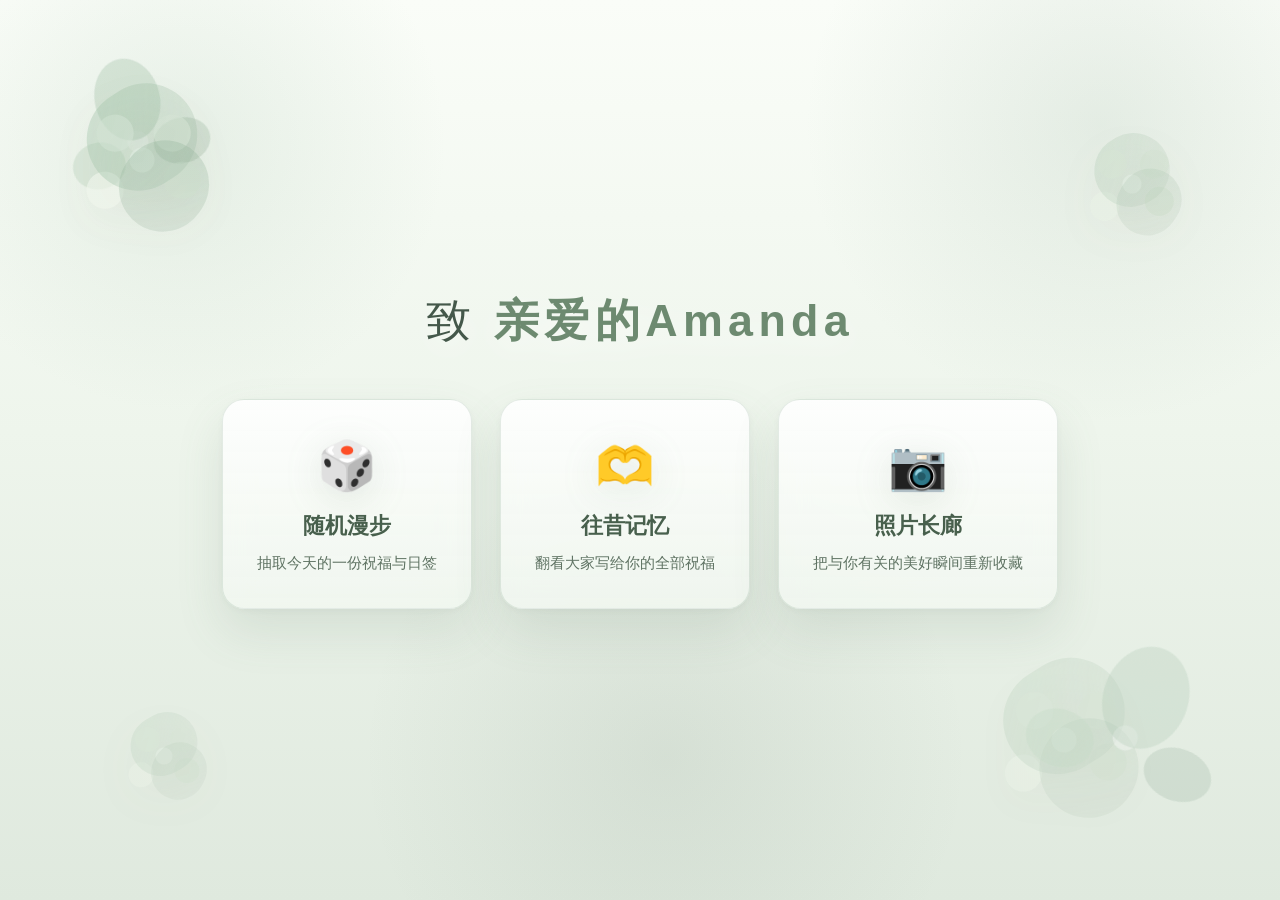
==== index.html @ f4e6185b "Refresh spring theme across the farewell site" ====
<!DOCTYPE html>
<html lang="zh-CN">
<head>
    <meta charset="UTF-8">
    <meta name="viewport" content="width=device-width, initial-scale=1.0">
    <title>致亲爱的Amanda</title>
    <link rel="stylesheet" href="css/style.css">
</head>
<body class="home-page">
    <div class="home-blooms" aria-hidden="true">
        <span class="bloom bloom-a"></span>
        <span class="bloom bloom-b"></span>
        <span class="bloom bloom-c"></span>
        <span class="bloom bloom-d"></span>
    </div>
    <div class="home-container">
        <h1 class="home-title">致 <span>亲爱的Amanda</span></h1>

        <div class="button-container">
            <a href="random-walk.html" class="bookmark-card">
                <span class="bookmark-icon">🎲</span>
                <div class="bookmark-title">随机漫步</div>
                <div class="bookmark-desc">抽取今天的一份祝福与日签</div>
            </a>

            <a href="memories.html" class="bookmark-card">
                <span class="bookmark-icon">🫶</span>
                <div class="bookmark-title">往昔记忆</div>
                <div class="bookmark-desc">翻看大家写给你的全部祝福</div>
            </a>

            <a href="gallery.html" class="bookmark-card">
                <span class="bookmark-icon">📷</span>
                <div class="bookmark-title">照片长廊</div>
                <div class="bookmark-desc">把与你有关的美好瞬间重新收藏</div>
            </a>
        </div>
    </div>
</body>
</html>
---- css/style.css ----
/* ==================== */
/* 基础样式 */
/* ==================== */
* {
    margin: 0;
    padding: 0;
    box-sizing: border-box;
}

:root {
    --sage-950: #33443a;
    --sage-900: #405247;
    --sage-800: #4d6256;
    --sage-700: #64806d;
    --sage-600: #7c9b85;
    --sage-500: #97b39d;
    --sage-300: #cfddd0;
    --sage-200: #e4eee3;
    --sage-100: #f0f6ef;
    --ivory-100: #fbfdf8;
    --ivory-200: #f4f8f1;
    --line-soft: rgba(125, 155, 133, 0.22);
    --shadow-soft: rgba(77, 98, 86, 0.12);
    --shadow-strong: rgba(58, 76, 64, 0.18);
}

body {
    font-family: -apple-system, BlinkMacSystemFont, "Segoe UI", "PingFang SC", "Hiragino Sans GB", "Microsoft YaHei", sans-serif;
    background-color: var(--ivory-100);
    color: var(--sage-900);
    min-height: 100vh;
    background-image: 
        radial-gradient(circle at 10% 16%, rgba(167, 194, 173, 0.18) 0%, transparent 22%),
        radial-gradient(circle at 88% 10%, rgba(183, 204, 186, 0.16) 0%, transparent 24%),
        radial-gradient(circle at 50% 100%, rgba(84, 106, 90, 0.08) 0%, transparent 34%),
        linear-gradient(180deg, #fcfefb 0%, #f1f7ef 54%, #e6efe3 100%);
    background-attachment: fixed;
}

body::before,
body::after {
    content: "";
    position: fixed;
    inset: auto;
    pointer-events: none;
    z-index: 0;
}

body::before {
    top: 32px;
    left: 18px;
    width: 180px;
    height: 180px;
    background:
        radial-gradient(ellipse at 34% 60%, rgba(192, 214, 194, 0.34) 0 22px, transparent 23px),
        radial-gradient(ellipse at 52% 34%, rgba(170, 196, 174, 0.28) 0 28px, transparent 29px),
        radial-gradient(ellipse at 72% 58%, rgba(138, 167, 145, 0.18) 0 22px, transparent 23px),
        radial-gradient(circle at 52% 52%, rgba(255, 255, 255, 0.48) 0 8px, transparent 9px);
    opacity: 0.82;
    transform: rotate(-16deg);
}

body::after {
    right: 22px;
    bottom: 28px;
    width: 220px;
    height: 220px;
    background:
        radial-gradient(ellipse at 28% 62%, rgba(203, 222, 205, 0.28) 0 24px, transparent 25px),
        radial-gradient(ellipse at 54% 34%, rgba(175, 199, 180, 0.24) 0 34px, transparent 35px),
        radial-gradient(ellipse at 74% 56%, rgba(140, 170, 147, 0.16) 0 24px, transparent 25px),
        radial-gradient(circle at 52% 50%, rgba(255, 255, 255, 0.42) 0 10px, transparent 11px);
    opacity: 0.76;
    transform: rotate(18deg);
}

body > * {
    position: relative;
    z-index: 1;
}

.home-page {
    background-image:
        radial-gradient(circle at 14% 16%, rgba(176, 202, 182, 0.24) 0%, transparent 20%),
        radial-gradient(circle at 86% 14%, rgba(142, 171, 150, 0.18) 0%, transparent 22%),
        radial-gradient(circle at 52% 84%, rgba(86, 107, 90, 0.1) 0%, transparent 30%),
        linear-gradient(180deg, #FAFDF8 0%, #EEF5EC 48%, #DFE9DE 100%);
}

.home-page::before {
    top: 18px;
    left: 12px;
    width: 240px;
    height: 240px;
    background:
        radial-gradient(ellipse at 34% 58%, rgba(190, 214, 192, 0.52) 0 26px, transparent 27px),
        radial-gradient(ellipse at 52% 34%, rgba(165, 194, 171, 0.46) 0 32px, transparent 33px),
        radial-gradient(ellipse at 70% 56%, rgba(143, 172, 150, 0.34) 0 28px, transparent 29px),
        radial-gradient(circle at 52% 52%, rgba(255, 255, 255, 0.52) 0 10px, transparent 11px);
    filter: blur(0.2px);
    transform: rotate(-14deg);
}

.home-page::after {
    right: 20px;
    bottom: 24px;
    width: 280px;
    height: 280px;
    background:
        radial-gradient(ellipse at 30% 58%, rgba(197, 220, 198, 0.46) 0 34px, transparent 35px),
        radial-gradient(ellipse at 54% 34%, rgba(172, 199, 178, 0.38) 0 42px, transparent 43px),
        radial-gradient(ellipse at 74% 56%, rgba(140, 169, 147, 0.28) 0 34px, transparent 35px),
        radial-gradient(circle at 52% 50%, rgba(255, 255, 255, 0.46) 0 12px, transparent 13px);
    filter: blur(0.2px);
    transform: rotate(20deg);
}

.home-blooms {
    position: fixed;
    inset: 0;
    pointer-events: none;
    z-index: 0;
}

.bloom {
    position: absolute;
    border-radius: 50%;
    opacity: 0.74;
    filter: drop-shadow(0 12px 24px rgba(133, 105, 83, 0.1));
}

.bloom::before,
.bloom::after {
    content: "";
    position: absolute;
    border-radius: 999px;
}

.bloom-a {
    top: 76px;
    left: 58px;
    width: 168px;
    height: 168px;
    background:
        radial-gradient(circle at 50% 50%, rgba(251, 255, 249, 0.92) 0 12px, transparent 13px),
        radial-gradient(circle at 34% 34%, rgba(238, 244, 235, 0.86) 0 18px, transparent 19px),
        radial-gradient(circle at 68% 34%, rgba(233, 241, 229, 0.86) 0 18px, transparent 19px),
        radial-gradient(circle at 74% 62%, rgba(225, 236, 221, 0.8) 0 18px, transparent 19px),
        radial-gradient(circle at 28% 68%, rgba(239, 245, 235, 0.82) 0 18px, transparent 19px);
}

.bloom-a::before {
    inset: 10px 28px 56px 28px;
    background:
        linear-gradient(135deg, rgba(162, 196, 169, 0.56) 0%, rgba(122, 159, 129, 0.22) 100%);
    transform: rotate(-32deg);
}

.bloom-a::after {
    inset: 64px 18px 12px 62px;
    background:
        linear-gradient(135deg, rgba(143, 178, 151, 0.46) 0%, rgba(96, 132, 105, 0.16) 100%);
    transform: rotate(34deg);
}

.bloom-b {
    right: 86px;
    top: 122px;
    width: 124px;
    height: 124px;
    opacity: 0.62;
    background:
        radial-gradient(circle at 50% 50%, rgba(247, 251, 245, 0.9) 0 9px, transparent 10px),
        radial-gradient(circle at 34% 34%, rgba(228, 237, 222, 0.8) 0 14px, transparent 15px),
        radial-gradient(circle at 68% 34%, rgba(219, 231, 214, 0.8) 0 14px, transparent 15px),
        radial-gradient(circle at 72% 64%, rgba(210, 225, 205, 0.76) 0 14px, transparent 15px),
        radial-gradient(circle at 28% 68%, rgba(233, 242, 229, 0.82) 0 14px, transparent 15px);
}

.bloom-b::before {
    inset: 12px 24px 40px 24px;
    background: linear-gradient(135deg, rgba(164, 197, 169, 0.44) 0%, rgba(111, 144, 117, 0.14) 100%);
    transform: rotate(-28deg);
}

.bloom-b::after {
    inset: 46px 14px 10px 48px;
    background: linear-gradient(135deg, rgba(151, 183, 157, 0.34) 0%, rgba(101, 132, 106, 0.12) 100%);
    transform: rotate(34deg);
}

.bloom-c {
    left: 112px;
    bottom: 92px;
    width: 104px;
    height: 104px;
    opacity: 0.5;
    background:
        radial-gradient(circle at 50% 50%, rgba(248, 252, 246, 0.88) 0 8px, transparent 9px),
        radial-gradient(circle at 34% 34%, rgba(228, 238, 223, 0.78) 0 12px, transparent 13px),
        radial-gradient(circle at 68% 34%, rgba(223, 234, 218, 0.78) 0 12px, transparent 13px),
        radial-gradient(circle at 72% 64%, rgba(212, 227, 207, 0.7) 0 12px, transparent 13px),
        radial-gradient(circle at 28% 68%, rgba(236, 243, 232, 0.76) 0 12px, transparent 13px);
}

.bloom-c::before {
    inset: 10px 18px 34px 18px;
    background: linear-gradient(135deg, rgba(165, 198, 171, 0.42) 0%, rgba(112, 144, 118, 0.14) 100%);
    transform: rotate(-30deg);
}

.bloom-c::after {
    inset: 38px 10px 8px 40px;
    background: linear-gradient(135deg, rgba(146, 177, 152, 0.28) 0%, rgba(100, 129, 105, 0.1) 100%);
    transform: rotate(28deg);
}

.bloom-d {
    right: 124px;
    bottom: 68px;
    width: 184px;
    height: 184px;
    opacity: 0.48;
    background:
        radial-gradient(circle at 50% 50%, rgba(248, 252, 246, 0.92) 0 12px, transparent 13px),
        radial-gradient(circle at 34% 34%, rgba(232, 239, 227, 0.82) 0 18px, transparent 19px),
        radial-gradient(circle at 68% 34%, rgba(225, 235, 220, 0.82) 0 18px, transparent 19px),
        radial-gradient(circle at 74% 62%, rgba(214, 227, 209, 0.76) 0 18px, transparent 19px),
        radial-gradient(circle at 28% 68%, rgba(236, 244, 232, 0.8) 0 18px, transparent 19px);
}

.bloom-d::before {
    inset: 14px 30px 62px 30px;
    background: linear-gradient(135deg, rgba(164, 197, 169, 0.46) 0%, rgba(112, 146, 119, 0.16) 100%);
    transform: rotate(-32deg);
}

.bloom-d::after {
    inset: 70px 18px 14px 68px;
    background: linear-gradient(135deg, rgba(145, 177, 151, 0.32) 0%, rgba(98, 128, 104, 0.12) 100%);
    transform: rotate(34deg);
}

html {
    scroll-behavior: smooth;
}

a {
    text-decoration: none;
    color: inherit;
}

/* ==================== */
/* 首页样式 */
/* ==================== */
.home-container {
    display: flex;
    flex-direction: column;
    align-items: center;
    justify-content: center;
    min-height: 100vh;
    padding: 48px 20px;
}

.home-title {
    font-size: 2.8rem;
    color: #44584a;
    margin-bottom: 48px;
    font-weight: 300;
    letter-spacing: 0.12em;
    text-align: center;
    text-shadow: 0 10px 30px rgba(255, 255, 255, 0.58);
}

.home-title span {
    font-weight: 600;
    color: #6d8a70;
}

/* 按钮容器 */
.button-container {
    display: flex;
    gap: 28px;
    flex-wrap: wrap;
    justify-content: center;
    max-width: 1080px;
}

/* 书签卡片按钮 */
.bookmark-card {
    background:
        linear-gradient(180deg, rgba(255, 255, 255, 0.88) 0%, rgba(241, 247, 240, 0.84) 100%);
    border: 1px solid rgba(139, 168, 145, 0.22);
    border-radius: 22px;
    padding: 38px 34px 32px;
    box-shadow: 
        0 22px 48px rgba(95, 121, 102, 0.14),
        0 2px 10px rgba(49, 63, 53, 0.04);
    cursor: pointer;
    transition: all 0.4s ease-out;
    text-align: center;
    min-width: 230px;
    max-width: 280px;
    backdrop-filter: blur(14px);
}

.bookmark-card:hover {
    transform: translateY(-8px);
    box-shadow: 
        0 18px 44px rgba(95, 121, 102, 0.2),
        0 4px 12px rgba(0, 0, 0, 0.08);
}

.bookmark-icon {
    font-size: 3rem;
    margin-bottom: 16px;
    display: block;
    filter: drop-shadow(0 8px 18px rgba(109, 138, 112, 0.16));
}

.bookmark-title {
    font-size: 1.4rem;
    color: #48604d;
    font-weight: 600;
    margin-bottom: 8px;
}

.bookmark-desc {
    font-size: 0.96rem;
    color: #5f7363;
    line-height: 1.8;
}

.final-section {
    width: min(1280px, calc(100% - 24px));
    margin: 0 auto 36px;
}

.section-intro {
    text-align: center;
    margin: 0 auto 28px;
    max-width: 760px;
}

.section-intro h2 {
    color: var(--sage-800);
    font-size: 2rem;
    font-weight: 400;
    margin-bottom: 12px;
}

.section-intro p:last-child {
    color: var(--sage-700);
    line-height: 1.85;
}

.final-home .home-container {
    min-height: 92vh;
}

.final-home .home-title {
    margin-bottom: 32px;
}

.final-home .random-walk-container,
.final-home .memories-container,
.final-home .gallery-page {
    min-height: auto;
    padding-left: 0;
    padding-right: 0;
}

.final-home .gallery-page,
.final-home .memories-container {
    max-width: none;
}

/* ==================== */
/* 随机漫步页面 */
/* ==================== */
.random-walk-container {
    display: flex;
    flex-direction: column;
    align-items: center;
    justify-content: center;
    min-height: 100vh;
    padding: 40px 20px;
}

/* 抽签按钮 */
.draw-button {
    background: linear-gradient(135deg, #7f9f88 0%, #496355 100%);
    color: #FFFFFF;
    border: none;
    border-radius: 50%;
    width: 180px;
    height: 180px;
    font-size: 1.3rem;
    cursor: pointer;
    box-shadow: 
        0 10px 34px rgba(73, 99, 85, 0.3),
        0 4px 12px rgba(0, 0, 0, 0.1);
    transition: all 0.4s ease-out;
    font-family: inherit;
    letter-spacing: 1px;
    display: flex;
    align-items: center;
    justify-content: center;
}

.draw-button:hover {
    transform: scale(1.08);
    box-shadow: 
        0 14px 42px rgba(73, 99, 85, 0.38),
        0 6px 16px rgba(0, 0, 0, 0.12);
}

.draw-button:active {
    transform: scale(0.95);
}

/* 卡片容器 */
.card-container {
    perspective: 1000px;
    display: none;
    flex-direction: column;
    align-items: center;
}

/* 结果卡片 */
.result-card {
    background: linear-gradient(180deg, rgba(255, 255, 255, 0.94) 0%, rgba(242, 248, 241, 0.92) 100%);
    border: 1px solid var(--line-soft);
    border-radius: 24px;
    padding: 30px;
    max-width: 450px;
    width: 100%;
    box-shadow: 
        0 12px 40px rgba(77, 98, 86, 0.14),
        0 4px 16px rgba(0, 0, 0, 0.08);
    transform: rotateY(90deg);
    opacity: 0;
    transition: all 0.8s ease-out;
}

.result-card.show {
    transform: rotateY(0deg);
    opacity: 1;
}

/* 照片 */
.result-photo {
    width: 100%;
    border-radius: 12px;
    margin-bottom: 20px;
    filter: blur(20px);
    transition: filter 1s ease-out;
}

.result-photo.clear {
    filter: blur(0);
}

/* 祝福语 */
.result-blessing {
    font-size: 1.1rem;
    line-height: 1.8;
    color: var(--sage-900);
    margin-bottom: 20px;
    min-height: 60px;
    white-space: pre-line;
}

/* 日签 */
.daily-quote {
    background: linear-gradient(135deg, rgba(151, 179, 157, 0.2) 0%, rgba(99, 127, 106, 0.12) 100%);
    border: 1px solid rgba(125, 155, 133, 0.16);
    border-radius: 12px;
    padding: 16px 20px;
    font-size: 0.95rem;
    color: var(--sage-800);
    font-style: normal;
    opacity: 0;
    transition: opacity 0.8s ease-out;
}

.daily-quote.show {
    opacity: 1;
}

/* 操作按钮区 */
.action-buttons {
    margin-top: 30px;
    display: flex;
    gap: 20px;
    flex-wrap: wrap;
    justify-content: center;
}

.action-btn {
    background: rgba(255, 255, 255, 0.6);
    border: 1px solid rgba(125, 155, 133, 0.3);
    color: var(--sage-800);
    padding: 12px 28px;
    border-radius: 30px;
    font-size: 1rem;
    cursor: pointer;
    transition: all 0.3s ease-out;
    font-family: inherit;
}

.action-btn:hover {
    background: var(--sage-700);
    color: #FFFFFF;
}

/* ==================== */
/* 往昔记忆页面 */
/* ==================== */
.memories-container {
    padding: 60px 20px;
    max-width: 1200px;
    margin: 0 auto;
}

.memories-header {
    text-align: center;
    margin-bottom: 50px;
}

.memories-title {
    font-size: 2.2rem;
    color: var(--sage-800);
    font-weight: 400;
    margin-bottom: 10px;
    letter-spacing: 2px;
}

.memories-subtitle {
    font-size: 1rem;
    color: var(--sage-700);
}

/* 返回按钮 */
.back-link {
    display: inline-block;
    margin-bottom: 30px;
    color: var(--sage-800);
    font-size: 0.95rem;
    transition: color 0.3s ease-out;
}

.back-link:hover {
    color: var(--sage-600);
}

.back-link::before {
    content: "← ";
}

/* 卡片瀑布流 */
.memories-grid {
    display: grid;
    grid-template-columns: repeat(auto-fill, minmax(300px, 1fr));
    gap: 30px;
}

/* 记忆卡片 */
.memory-card {
    background: linear-gradient(180deg, rgba(255, 255, 255, 0.94) 0%, rgba(242, 248, 241, 0.92) 100%);
    border: 1px solid var(--line-soft);
    border-radius: 18px;
    overflow: hidden;
    box-shadow: 
        0 10px 30px rgba(77, 98, 86, 0.1),
        0 2px 8px rgba(0, 0, 0, 0.05);
    transition: all 0.4s ease-out;
}

.memory-card:hover {
    transform: translateY(-6px) scale(1.02);
    box-shadow: 
        0 16px 44px rgba(77, 98, 86, 0.18),
        0 4px 12px rgba(0, 0, 0, 0.08);
}

.memory-photo {
    width: 100%;
    display: block;
    aspect-ratio: 4 / 3;
    object-fit: cover;
    background: linear-gradient(135deg, #edf4eb 0%, #dbe8d9 100%);
}

.memory-content {
    padding: 20px;
}

.memory-blessing {
    font-size: 1rem;
    line-height: 1.7;
    color: var(--sage-900);
    white-space: pre-line;
}

/* ==================== */
/* 照片长廊页面 */
/* ==================== */
.gallery-page {
    max-width: 1280px;
    margin: 0 auto;
    padding: 60px 20px 100px;
}

.gallery-header {
    text-align: center;
    margin-bottom: 40px;
}

.gallery-kicker,
.section-label {
    color: var(--sage-600);
    letter-spacing: 0.22em;
    text-transform: uppercase;
    font-size: 0.78rem;
    margin-bottom: 14px;
}

.gallery-title {
    color: var(--sage-800);
    font-size: 2.8rem;
    font-weight: 400;
    letter-spacing: 0.08em;
    margin-bottom: 0;
}

.gallery-subtitle {
    max-width: 760px;
    margin: 0 auto;
    color: var(--sage-700);
    line-height: 1.9;
    font-size: 1rem;
}

.gallery-section {
    background: linear-gradient(180deg, rgba(255, 255, 255, 0.82) 0%, rgba(241, 247, 240, 0.8) 100%);
    border: 1px solid rgba(125, 155, 133, 0.18);
    border-radius: 28px;
    box-shadow: 0 20px 50px rgba(77, 98, 86, 0.08);
    padding: 34px;
    margin-bottom: 32px;
}

.gallery-section-alt {
    background:
        linear-gradient(180deg, rgba(255, 255, 255, 0.88) 0%, rgba(234, 242, 233, 0.92) 100%);
}

.section-copy {
    margin-bottom: 28px;
}

.section-copy h2 {
    color: var(--sage-800);
    font-size: 1.9rem;
    font-weight: 400;
    margin-bottom: 12px;
}

.section-copy p:last-child {
    color: var(--sage-700);
    line-height: 1.85;
    max-width: 760px;
}

.heart-panel {
    display: flex;
    justify-content: center;
    padding: 6px 0 4px;
}

.heart-grid {
    display: grid;
    grid-template-columns: repeat(var(--heart-columns, 19), minmax(0, 1fr));
    grid-template-rows: repeat(var(--heart-rows, 14), minmax(0, 1fr));
    gap: 6px;
    width: min(100%, 900px);
    margin: 0 auto;
    justify-content: center;
}

.heart-cell,
.photo-tile {
    border: 0;
    padding: 0;
    cursor: pointer;
    position: relative;
    overflow: hidden;
    background: #dde9dc;
}

.heart-cell {
    aspect-ratio: 1 / 1;
    border-radius: 10px;
    box-shadow:
        0 8px 18px rgba(77, 98, 86, 0.12),
        0 2px 6px rgba(0, 0, 0, 0.04);
    transition: transform 0.35s ease, box-shadow 0.35s ease;
}

.heart-cell:hover,
.photo-tile:hover {
    transform: translateY(-4px) rotate(-1deg);
    box-shadow:
        0 16px 34px rgba(77, 98, 86, 0.2),
        0 4px 14px rgba(0, 0, 0, 0.08);
}

.heart-cell img,
.photo-tile img {
    width: 100%;
    display: block;
}

.heart-image {
    height: 100%;
    object-fit: cover;
}

.heart-cell::after,
.photo-tile::after {
    content: "";
    position: absolute;
    inset: 0;
    background: linear-gradient(180deg, transparent 35%, rgba(51, 68, 58, 0.18) 100%);
    opacity: 0;
    transition: opacity 0.3s ease;
}

.heart-cell:hover::after,
.photo-tile:hover::after {
    opacity: 1;
}

.photo-wall {
    column-count: 4;
    column-gap: 18px;
    min-height: 120px;
}

.photo-tile {
    display: block;
    width: 100%;
    margin-bottom: 18px;
    border-radius: 18px;
    background: rgba(255, 255, 255, 0.9);
    padding: 10px;
    box-shadow:
        0 10px 26px rgba(77, 98, 86, 0.12),
        0 2px 8px rgba(0, 0, 0, 0.05);
    transition: transform 0.35s ease, box-shadow 0.35s ease;
    break-inside: avoid;
}

.photo-tile-image {
    height: auto;
    object-fit: contain;
    border-radius: 12px;
}

.image-missing {
    background: linear-gradient(135deg, #edf4eb 0%, #dbe8d9 100%);
}

.image-missing::before {
    content: "照片加载失败";
    position: absolute;
    inset: 0;
    display: grid;
    place-items: center;
    color: var(--sage-800);
    font-size: 0.9rem;
    z-index: 1;
}

.image-missing img {
    opacity: 0;
}

.memories-sentinel {
    width: 100%;
    height: 1px;
}

.lightbox {
    position: fixed;
    inset: 0;
    background: rgba(32, 45, 37, 0.9);
    display: none;
    align-items: center;
    justify-content: center;
    padding: 24px;
    z-index: 1000;
}

.lightbox.open {
    display: flex;
}

.lightbox-stage {
    max-width: min(1000px, 78vw);
    max-height: 86vh;
    text-align: center;
}

.lightbox-image {
    max-width: 100%;
    max-height: 76vh;
    border-radius: 24px;
    box-shadow: 0 24px 60px rgba(0, 0, 0, 0.3);
}

.lightbox-caption {
    color: #eef5ed;
    margin-top: 16px;
    line-height: 1.7;
    font-size: 0.95rem;
}

.lightbox-close,
.lightbox-nav {
    position: absolute;
    border: 0;
    color: #f7fbf6;
    background: rgba(255, 255, 255, 0.14);
    cursor: pointer;
    transition: background 0.25s ease, transform 0.25s ease;
}

.lightbox-close:hover,
.lightbox-nav:hover {
    background: rgba(255, 255, 255, 0.2);
    transform: scale(1.05);
}

.lightbox-close {
    top: 24px;
    right: 24px;
    width: 48px;
    height: 48px;
    border-radius: 50%;
    font-size: 2rem;
    line-height: 1;
}

.lightbox-nav {
    top: 50%;
    transform: translateY(-50%);
    width: 54px;
    height: 54px;
    border-radius: 50%;
    font-size: 2.2rem;
    line-height: 1;
}

.lightbox-prev {
    left: 28px;
}

.lightbox-next {
    right: 28px;
}

/* ==================== */
/* 响应式设计 */
/* ==================== */
@media (max-width: 1024px) and (min-width: 768px) {
    .home-container,
    .random-walk-container {
        padding: 56px 28px;
    }

    .home-title {
        font-size: 2.2rem;
        margin-bottom: 48px;
    }

    .section-intro h2 {
        font-size: 1.8rem;
    }

    .button-container {
        gap: 24px;
    }

    .bookmark-card {
        min-width: 220px;
        padding: 34px 28px 28px;
    }

    .bloom-a {
        width: 140px;
        height: 140px;
        left: 30px;
        top: 70px;
    }

    .bloom-d {
        width: 152px;
        height: 152px;
        right: 50px;
        bottom: 54px;
    }

    .result-card {
        max-width: 620px;
        padding: 28px;
    }

    .result-blessing {
        font-size: 1.08rem;
        line-height: 1.9;
    }

    .daily-quote {
        font-size: 1rem;
    }

    .memories-container {
        padding: 56px 24px 80px;
    }

    .memories-grid {
        grid-template-columns: repeat(2, minmax(0, 1fr));
        gap: 22px;
    }

    .memory-content {
        padding: 18px;
    }

    .memory-blessing {
        font-size: 1rem;
        line-height: 1.8;
    }

    .gallery-page {
        padding: 48px 24px 88px;
    }

    .gallery-title {
        font-size: 2.4rem;
    }

    .gallery-subtitle {
        font-size: 1.05rem;
        line-height: 1.85;
    }

    .gallery-section {
        padding: 28px 24px;
    }

    .section-copy h2 {
        font-size: 1.7rem;
    }

    .section-copy p:last-child {
        font-size: 1rem;
    }

    .heart-grid {
        gap: 5px;
        width: min(100%, 720px);
    }

    .heart-cell {
        border-radius: 8px;
    }

    .photo-wall {
        column-count: 3;
        column-gap: 14px;
    }

    .lightbox-stage {
        max-width: min(760px, 78vw);
    }
}

@media (max-width: 767px) {
    .home-page::before,
    .home-page::after {
        opacity: 0.58;
    }

    .bloom-a {
        width: 98px;
        height: 98px;
        left: 14px;
        top: 86px;
    }

    .bloom-b {
        width: 82px;
        height: 82px;
        right: 18px;
        top: 112px;
    }

    .bloom-c {
        width: 72px;
        height: 72px;
        left: 12px;
        bottom: 86px;
    }

    .bloom-d {
        width: 112px;
        height: 112px;
        right: 18px;
        bottom: 54px;
    }

    .home-title {
        font-size: 1.9rem;
        margin-bottom: 36px;
        line-height: 1.4;
    }

    .final-section {
        width: calc(100% - 16px);
        margin-bottom: 22px;
    }

    .section-intro {
        margin-bottom: 20px;
        padding: 0 6px;
    }

    .section-intro h2 {
        font-size: 1.4rem;
        line-height: 1.35;
    }

    .section-intro p:last-child {
        font-size: 0.96rem;
        line-height: 1.8;
    }

    .button-container {
        flex-direction: column;
        gap: 16px;
    }

    .bookmark-card {
        padding: 24px 22px;
        min-width: 0;
        width: min(100%, 320px);
    }

    .bookmark-desc {
        font-size: 0.94rem;
        line-height: 1.75;
    }

    .draw-button {
        width: 132px;
        height: 132px;
        font-size: 1rem;
    }

    .result-card {
        padding: 18px;
        border-radius: 18px;
    }

    .result-blessing {
        font-size: 1rem;
        line-height: 1.9;
        min-height: 0;
    }

    .daily-quote {
        font-size: 0.95rem;
        line-height: 1.7;
    }

    .memories-grid {
        grid-template-columns: 1fr;
        gap: 18px;
    }

    .memories-title {
        font-size: 1.6rem;
    }

    .memories-subtitle,
    .memory-blessing {
        font-size: 0.98rem;
        line-height: 1.8;
    }

    .gallery-page {
        padding: 36px 14px 72px;
    }

    .gallery-title {
        font-size: 2rem;
        line-height: 1.2;
        letter-spacing: 0.04em;
    }

    .gallery-subtitle {
        font-size: 0.98rem;
        line-height: 1.8;
    }

    .gallery-section {
        padding: 20px 14px;
        border-radius: 20px;
        margin-bottom: 20px;
    }

    .section-copy h2 {
        font-size: 1.35rem;
        line-height: 1.35;
    }

    .section-copy p:last-child {
        font-size: 0.96rem;
        line-height: 1.8;
    }

    .heart-grid {
        width: 100%;
        gap: 3px;
    }

    .heart-cell {
        border-radius: 5px;
    }

    .photo-wall {
        column-count: 2;
        column-gap: 10px;
    }

    .photo-tile {
        padding: 8px;
        border-radius: 14px;
        margin-bottom: 10px;
    }

    .lightbox {
        padding: 18px 12px;
    }

    .lightbox-stage {
        max-width: 100%;
    }

    .lightbox-image {
        max-height: 62vh;
        border-radius: 16px;
    }

    .lightbox-caption {
        font-size: 0.9rem;
        line-height: 1.7;
    }

    .lightbox-close {
        top: 14px;
        right: 14px;
    }

    .lightbox-nav {
        width: 44px;
        height: 44px;
        font-size: 1.8rem;
        top: auto;
        bottom: 24px;
        transform: none;
    }

    .lightbox-prev {
        left: 24px;
    }

    .lightbox-next {
        right: 24px;
    }
}

/* ==================== */
/* 动画 */
/* ==================== */
@keyframes fadeIn {
    from { opacity: 0; transform: translateY(20px); }
    to { opacity: 1; transform: translateY(0); }
}

.fade-in {
    animation: fadeIn 0.6s ease-out forwards;
}
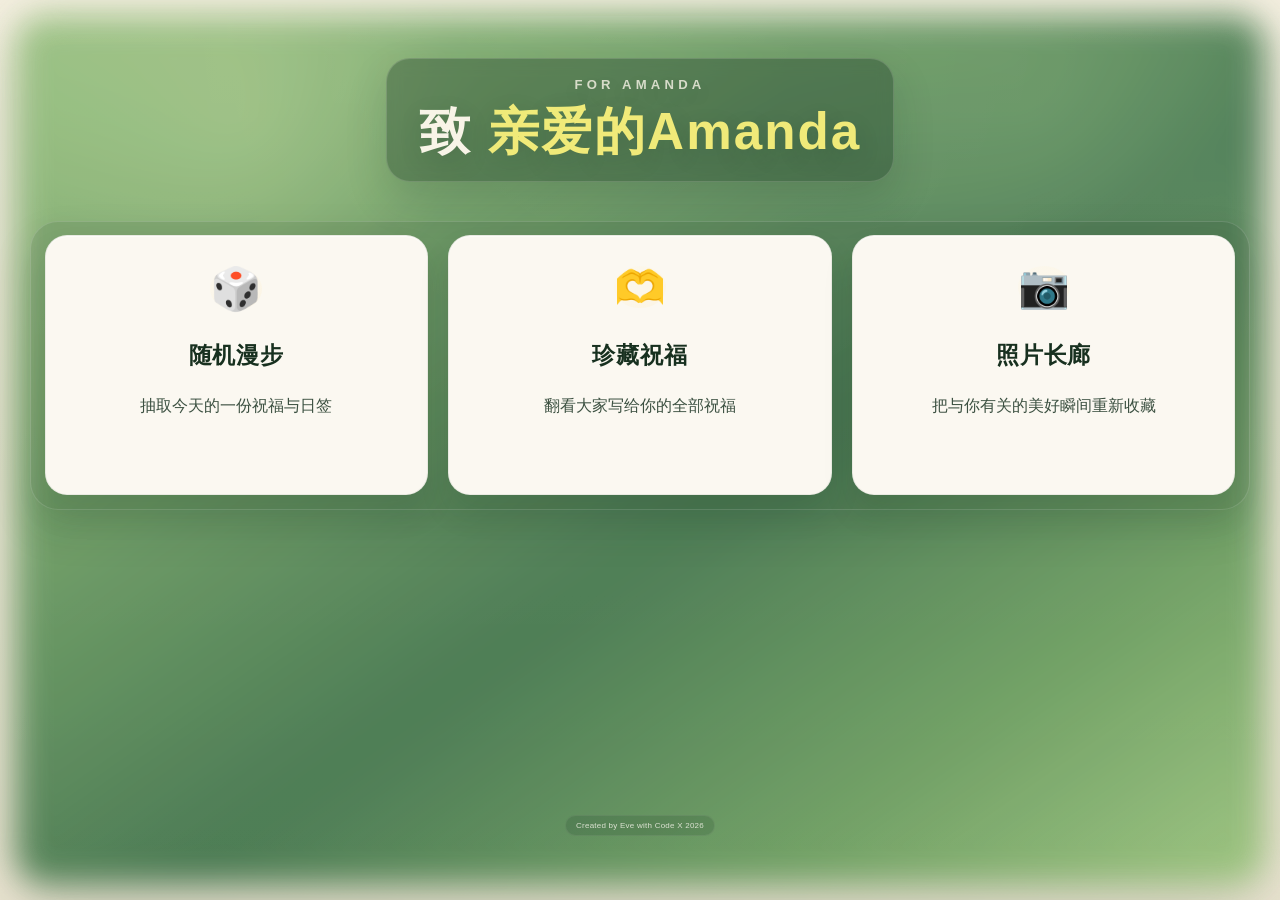
==== commit 1ac37ca6: "Refine homepage styling and labels" ====
--- a/index.html
+++ b/index.html
@@ -7,6 +7,11 @@
     <link rel="stylesheet" href="css/style.css">
 </head>
 <body class="home-page">
+    <div class="page-botanical home-botanical" aria-hidden="true">
+        <span class="sprig sprig-left"></span>
+        <span class="sprig sprig-right"></span>
+        <span class="sprig sprig-bottom"></span>
+    </div>
     <div class="home-blooms" aria-hidden="true">
         <span class="bloom bloom-a"></span>
         <span class="bloom bloom-b"></span>
@@ -25,7 +30,7 @@
 
             <a href="memories.html" class="bookmark-card">
                 <span class="bookmark-icon">🫶</span>
-                <div class="bookmark-title">往昔记忆</div>
+                <div class="bookmark-title">珍藏祝福</div>
                 <div class="bookmark-desc">翻看大家写给你的全部祝福</div>
             </a>
 
@@ -35,6 +40,8 @@
                 <div class="bookmark-desc">把与你有关的美好瞬间重新收藏</div>
             </a>
         </div>
+
+        <div class="home-credit">Created by Eve with Code X 2026</div>
     </div>
 </body>
 </html>
--- a/css/style.css
+++ b/css/style.css
@@ -8,32 +8,29 @@
 }
 
 :root {
-    --sage-950: #33443a;
-    --sage-900: #405247;
-    --sage-800: #4d6256;
-    --sage-700: #64806d;
-    --sage-600: #7c9b85;
-    --sage-500: #97b39d;
-    --sage-300: #cfddd0;
-    --sage-200: #e4eee3;
-    --sage-100: #f0f6ef;
-    --ivory-100: #fbfdf8;
-    --ivory-200: #f4f8f1;
-    --line-soft: rgba(125, 155, 133, 0.22);
-    --shadow-soft: rgba(77, 98, 86, 0.12);
-    --shadow-strong: rgba(58, 76, 64, 0.18);
+    --green-950: #173722;
+    --green-900: #214d2e;
+    --green-800: #2b6b3b;
+    --green-700: #4f975c;
+    --green-500: #84be7b;
+    --mist-100: #eef8ef;
+    --mist-200: #d9f0db;
+    --glow-yellow: #eef15d;
+    --glow-white: rgba(255, 255, 255, 0.94);
+    --line-soft: rgba(226, 248, 224, 0.18);
+    --shadow-soft: rgba(18, 45, 22, 0.2);
+    --shadow-strong: rgba(10, 28, 14, 0.34);
 }
 
 body {
-    font-family: -apple-system, BlinkMacSystemFont, "Segoe UI", "PingFang SC", "Hiragino Sans GB", "Microsoft YaHei", sans-serif;
-    background-color: var(--ivory-100);
-    color: var(--sage-900);
+    font-family: "Songti SC", "STSong", "Noto Serif SC", "Source Han Serif SC", "SimSun", serif;
+    background-color: #d8edd7;
+    color: var(--glow-white);
     min-height: 100vh;
-    background-image: 
-        radial-gradient(circle at 10% 16%, rgba(167, 194, 173, 0.18) 0%, transparent 22%),
-        radial-gradient(circle at 88% 10%, rgba(183, 204, 186, 0.16) 0%, transparent 24%),
-        radial-gradient(circle at 50% 100%, rgba(84, 106, 90, 0.08) 0%, transparent 34%),
-        linear-gradient(180deg, #fcfefb 0%, #f1f7ef 54%, #e6efe3 100%);
+    background-image:
+        linear-gradient(135deg, rgba(234, 255, 238, 0.24) 0%, rgba(234, 255, 238, 0) 34%),
+        radial-gradient(circle at 20% 18%, rgba(222, 249, 227, 0.42) 0%, transparent 18%),
+        linear-gradient(125deg, #98d291 0%, #5ea968 18%, #2d7a3c 36%, #7bc17a 54%, #bce0ba 72%, #2e7d41 100%);
     background-attachment: fixed;
 }
 
@@ -41,37 +38,33 @@
 body::after {
     content: "";
     position: fixed;
-    inset: auto;
     pointer-events: none;
     z-index: 0;
 }
 
 body::before {
-    top: 32px;
-    left: 18px;
-    width: 180px;
-    height: 180px;
-    background:
-        radial-gradient(ellipse at 34% 60%, rgba(192, 214, 194, 0.34) 0 22px, transparent 23px),
-        radial-gradient(ellipse at 52% 34%, rgba(170, 196, 174, 0.28) 0 28px, transparent 29px),
-        radial-gradient(ellipse at 72% 58%, rgba(138, 167, 145, 0.18) 0 22px, transparent 23px),
-        radial-gradient(circle at 52% 52%, rgba(255, 255, 255, 0.48) 0 8px, transparent 9px);
-    opacity: 0.82;
-    transform: rotate(-16deg);
+    inset: 18px;
+    border: 6px solid rgba(246, 255, 246, 0.76);
+    box-shadow:
+        0 0 0 1px rgba(255, 255, 255, 0.12),
+        0 24px 70px rgba(14, 34, 18, 0.18);
+    background:
+        radial-gradient(circle at 18% 16%, rgba(233, 255, 236, 0.36) 0%, transparent 18%),
+        radial-gradient(circle at 58% 32%, rgba(219, 248, 227, 0.28) 0%, transparent 16%),
+        linear-gradient(128deg, rgba(203, 235, 196, 0.96) 0%, rgba(98, 169, 93, 0.96) 18%, rgba(38, 110, 48, 0.98) 36%, rgba(122, 193, 123, 0.94) 54%, rgba(202, 231, 199, 0.92) 72%, rgba(43, 113, 56, 0.98) 100%);
+    border-radius: 18px;
+    overflow: hidden;
 }
 
 body::after {
-    right: 22px;
-    bottom: 28px;
-    width: 220px;
-    height: 220px;
-    background:
-        radial-gradient(ellipse at 28% 62%, rgba(203, 222, 205, 0.28) 0 24px, transparent 25px),
-        radial-gradient(ellipse at 54% 34%, rgba(175, 199, 180, 0.24) 0 34px, transparent 35px),
-        radial-gradient(ellipse at 74% 56%, rgba(140, 170, 147, 0.16) 0 24px, transparent 25px),
-        radial-gradient(circle at 52% 50%, rgba(255, 255, 255, 0.42) 0 10px, transparent 11px);
-    opacity: 0.76;
-    transform: rotate(18deg);
+    inset: 18px;
+    background:
+        repeating-linear-gradient(110deg, rgba(255, 255, 255, 0.08) 0 2px, transparent 2px 14px),
+        radial-gradient(circle at 20% 20%, rgba(255, 255, 255, 0.18) 0 1px, transparent 2px),
+        radial-gradient(circle at 64% 30%, rgba(255, 255, 255, 0.14) 0 1px, transparent 2px);
+    border-radius: 18px;
+    opacity: 0.34;
+    mix-blend-mode: screen;
 }
 
 body > * {
@@ -79,40 +72,123 @@
     z-index: 1;
 }
 
+.page-botanical {
+    position: fixed;
+    inset: 0;
+    pointer-events: none;
+    z-index: 0;
+}
+
+.sprig {
+    position: absolute;
+    opacity: 0.08;
+    filter: blur(1px);
+}
+
+.sprig::before,
+.sprig::after {
+    content: "";
+    position: absolute;
+}
+
+.sprig-left {
+    top: 92px;
+    left: 26px;
+    width: 176px;
+    height: 420px;
+}
+
+.sprig-left::before {
+    left: 74px;
+    top: 0;
+    width: 2px;
+    height: 100%;
+    background: linear-gradient(180deg, rgba(120, 151, 128, 0) 0%, rgba(120, 151, 128, 0.34) 18%, rgba(120, 151, 128, 0.24) 100%);
+    transform: rotate(-8deg);
+}
+
+.sprig-left::after {
+    inset: 38px 0 0 0;
+    background:
+        radial-gradient(ellipse at 56px 36px, rgba(188, 212, 191, 0.46) 0 20px, transparent 21px),
+        radial-gradient(ellipse at 102px 72px, rgba(163, 192, 170, 0.42) 0 18px, transparent 19px),
+        radial-gradient(ellipse at 42px 142px, rgba(205, 223, 205, 0.4) 0 18px, transparent 19px),
+        radial-gradient(ellipse at 116px 186px, rgba(150, 181, 158, 0.34) 0 18px, transparent 19px),
+        radial-gradient(ellipse at 52px 250px, rgba(192, 216, 196, 0.38) 0 20px, transparent 21px),
+        radial-gradient(ellipse at 108px 304px, rgba(150, 181, 158, 0.26) 0 16px, transparent 17px);
+}
+
+.sprig-right {
+    top: 116px;
+    right: 34px;
+    width: 188px;
+    height: 390px;
+}
+
+.sprig-right::before {
+    right: 78px;
+    top: 0;
+    width: 2px;
+    height: 100%;
+    background: linear-gradient(180deg, rgba(120, 151, 128, 0) 0%, rgba(120, 151, 128, 0.3) 18%, rgba(120, 151, 128, 0.2) 100%);
+    transform: rotate(10deg);
+}
+
+.sprig-right::after {
+    inset: 42px 0 0 0;
+    background:
+        radial-gradient(ellipse at 122px 32px, rgba(188, 212, 191, 0.42) 0 18px, transparent 19px),
+        radial-gradient(ellipse at 72px 86px, rgba(163, 192, 170, 0.36) 0 18px, transparent 19px),
+        radial-gradient(ellipse at 136px 146px, rgba(205, 223, 205, 0.34) 0 18px, transparent 19px),
+        radial-gradient(ellipse at 66px 214px, rgba(150, 181, 158, 0.28) 0 16px, transparent 17px),
+        radial-gradient(ellipse at 126px 278px, rgba(192, 216, 196, 0.32) 0 18px, transparent 19px);
+}
+
+.sprig-bottom {
+    left: 50%;
+    bottom: 22px;
+    width: 380px;
+    height: 116px;
+    transform: translateX(-50%);
+    opacity: 0.34;
+}
+
+.sprig-bottom::before {
+    left: 50%;
+    bottom: 0;
+    width: 240px;
+    height: 2px;
+    background: linear-gradient(90deg, rgba(120, 151, 128, 0) 0%, rgba(120, 151, 128, 0.24) 24%, rgba(120, 151, 128, 0.24) 76%, rgba(120, 151, 128, 0) 100%);
+    transform: translateX(-50%);
+}
+
+.sprig-bottom::after {
+    inset: 0;
+    background:
+        radial-gradient(ellipse at 28% 62%, rgba(193, 216, 196, 0.34) 0 16px, transparent 17px),
+        radial-gradient(ellipse at 40% 30%, rgba(167, 194, 173, 0.28) 0 14px, transparent 15px),
+        radial-gradient(ellipse at 50% 56%, rgba(221, 233, 221, 0.28) 0 16px, transparent 17px),
+        radial-gradient(ellipse at 62% 24%, rgba(150, 181, 158, 0.22) 0 14px, transparent 15px),
+        radial-gradient(ellipse at 74% 62%, rgba(193, 216, 196, 0.28) 0 16px, transparent 17px);
+}
+
 .home-page {
     background-image:
-        radial-gradient(circle at 14% 16%, rgba(176, 202, 182, 0.24) 0%, transparent 20%),
-        radial-gradient(circle at 86% 14%, rgba(142, 171, 150, 0.18) 0%, transparent 22%),
-        radial-gradient(circle at 52% 84%, rgba(86, 107, 90, 0.1) 0%, transparent 30%),
-        linear-gradient(180deg, #FAFDF8 0%, #EEF5EC 48%, #DFE9DE 100%);
+        linear-gradient(180deg, rgba(255, 255, 255, 0.04) 0%, rgba(255, 255, 255, 0.02) 100%);
 }
 
 .home-page::before {
-    top: 18px;
-    left: 12px;
-    width: 240px;
-    height: 240px;
-    background:
-        radial-gradient(ellipse at 34% 58%, rgba(190, 214, 192, 0.52) 0 26px, transparent 27px),
-        radial-gradient(ellipse at 52% 34%, rgba(165, 194, 171, 0.46) 0 32px, transparent 33px),
-        radial-gradient(ellipse at 70% 56%, rgba(143, 172, 150, 0.34) 0 28px, transparent 29px),
-        radial-gradient(circle at 52% 52%, rgba(255, 255, 255, 0.52) 0 10px, transparent 11px);
-    filter: blur(0.2px);
-    transform: rotate(-14deg);
+    background:
+        radial-gradient(circle at 18% 16%, rgba(233, 255, 236, 0.36) 0%, transparent 18%),
+        radial-gradient(circle at 58% 32%, rgba(219, 248, 227, 0.28) 0%, transparent 16%),
+        linear-gradient(128deg, rgba(203, 235, 196, 0.96) 0%, rgba(98, 169, 93, 0.96) 18%, rgba(38, 110, 48, 0.98) 36%, rgba(122, 193, 123, 0.94) 54%, rgba(202, 231, 199, 0.92) 72%, rgba(43, 113, 56, 0.98) 100%);
 }
 
 .home-page::after {
-    right: 20px;
-    bottom: 24px;
-    width: 280px;
-    height: 280px;
-    background:
-        radial-gradient(ellipse at 30% 58%, rgba(197, 220, 198, 0.46) 0 34px, transparent 35px),
-        radial-gradient(ellipse at 54% 34%, rgba(172, 199, 178, 0.38) 0 42px, transparent 43px),
-        radial-gradient(ellipse at 74% 56%, rgba(140, 169, 147, 0.28) 0 34px, transparent 35px),
-        radial-gradient(circle at 52% 50%, rgba(255, 255, 255, 0.46) 0 12px, transparent 13px);
-    filter: blur(0.2px);
-    transform: rotate(20deg);
+    background:
+        repeating-linear-gradient(110deg, rgba(255, 255, 255, 0.08) 0 2px, transparent 2px 14px),
+        radial-gradient(circle at 20% 20%, rgba(255, 255, 255, 0.18) 0 1px, transparent 2px),
+        radial-gradient(circle at 64% 30%, rgba(255, 255, 255, 0.14) 0 1px, transparent 2px);
 }
 
 .home-blooms {
@@ -125,8 +201,8 @@
 .bloom {
     position: absolute;
     border-radius: 50%;
-    opacity: 0.74;
-    filter: drop-shadow(0 12px 24px rgba(133, 105, 83, 0.1));
+    opacity: 0.82;
+    filter: blur(0);
 }
 
 .bloom::before,
@@ -259,76 +335,119 @@
     align-items: center;
     justify-content: center;
     min-height: 100vh;
-    padding: 48px 20px;
+    width: min(960px, calc(100% - 64px));
+    margin: 0 auto;
+    padding: 84px 0 64px;
+    position: relative;
+    text-align: center;
+}
+
+.home-container::before {
+    display: none;
 }
 
 .home-title {
-    font-size: 2.8rem;
-    color: #44584a;
-    margin-bottom: 48px;
-    font-weight: 300;
-    letter-spacing: 0.12em;
+    font-size: clamp(2.9rem, 5.6vw, 5.1rem);
+    color: var(--glow-white);
+    margin-bottom: 52px;
+    font-weight: 400;
+    letter-spacing: 0.08em;
     text-align: center;
-    text-shadow: 0 10px 30px rgba(255, 255, 255, 0.58);
+    text-indent: 0;
+    text-shadow:
+        0 0 20px rgba(255, 255, 255, 0.16),
+        0 0 40px rgba(238, 241, 93, 0.12);
+    position: relative;
+    max-width: none;
 }
 
 .home-title span {
-    font-weight: 600;
-    color: #6d8a70;
+    font-weight: 500;
+    color: var(--glow-yellow);
+}
+
+.home-title::before {
+    content: "春天终将来临";
+    display: block;
+    margin-bottom: 22px;
+    color: rgba(238, 241, 93, 0.86);
+    font-size: 0.86rem;
+    letter-spacing: 0.68em;
+    text-indent: 0.68em;
+    font-weight: 500;
 }
 
 /* 按钮容器 */
 .button-container {
     display: flex;
-    gap: 28px;
     flex-wrap: wrap;
     justify-content: center;
-    max-width: 1080px;
+    gap: 18px;
+    width: min(860px, 100%);
+    position: relative;
+    padding: 0;
+    background: transparent;
+    border-radius: 0;
+    box-shadow: none;
 }
 
 /* 书签卡片按钮 */
 .bookmark-card {
-    background:
-        linear-gradient(180deg, rgba(255, 255, 255, 0.88) 0%, rgba(241, 247, 240, 0.84) 100%);
-    border: 1px solid rgba(139, 168, 145, 0.22);
+    background: linear-gradient(180deg, rgba(255, 255, 255, 0.14) 0%, rgba(255, 255, 255, 0.06) 100%);
+    border: 1px solid rgba(241, 255, 232, 0.18);
     border-radius: 22px;
-    padding: 38px 34px 32px;
-    box-shadow: 
-        0 22px 48px rgba(95, 121, 102, 0.14),
-        0 2px 10px rgba(49, 63, 53, 0.04);
+    padding: 26px 22px 22px;
+    box-shadow:
+        0 16px 34px rgba(9, 28, 13, 0.22),
+        inset 0 0 0 1px rgba(255, 255, 255, 0.08);
     cursor: pointer;
     transition: all 0.4s ease-out;
     text-align: center;
-    min-width: 230px;
-    max-width: 280px;
-    backdrop-filter: blur(14px);
+    width: min(100%, 250px);
+    min-width: 220px;
+    position: relative;
+    overflow: hidden;
+    backdrop-filter: blur(6px);
 }
 
 .bookmark-card:hover {
-    transform: translateY(-8px);
-    box-shadow: 
-        0 18px 44px rgba(95, 121, 102, 0.2),
-        0 4px 12px rgba(0, 0, 0, 0.08);
+    transform: translateY(-6px) scale(1.02);
+    border-color: rgba(241, 255, 232, 0.26);
+    box-shadow:
+        0 20px 42px rgba(9, 28, 13, 0.28),
+        0 0 18px rgba(238, 241, 93, 0.08);
+}
+
+.bookmark-card::after {
+    content: "";
+    position: absolute;
+    inset: 0;
+    background: linear-gradient(135deg, rgba(255, 255, 255, 0.12) 0%, transparent 36%, rgba(238, 241, 93, 0.08) 100%);
+    pointer-events: none;
 }
 
 .bookmark-icon {
-    font-size: 3rem;
-    margin-bottom: 16px;
+    font-size: 2.6rem;
+    margin-bottom: 14px;
     display: block;
-    filter: drop-shadow(0 8px 18px rgba(109, 138, 112, 0.16));
+    opacity: 0.96;
+    text-align: center;
+    filter: drop-shadow(0 0 8px rgba(255, 255, 255, 0.14));
 }
 
 .bookmark-title {
-    font-size: 1.4rem;
-    color: #48604d;
-    font-weight: 600;
-    margin-bottom: 8px;
+    font-size: 1.38rem;
+    color: var(--glow-white);
+    font-weight: 500;
+    margin-bottom: 6px;
+    letter-spacing: 0.06em;
 }
 
 .bookmark-desc {
-    font-size: 0.96rem;
-    color: #5f7363;
-    line-height: 1.8;
+    font-size: 0.92rem;
+    color: rgba(247, 255, 245, 0.82);
+    line-height: 1.72;
+    max-width: none;
 }
 
 .final-section {
@@ -343,14 +462,14 @@
 }
 
 .section-intro h2 {
-    color: var(--sage-800);
+    color: var(--glow-white);
     font-size: 2rem;
     font-weight: 400;
     margin-bottom: 12px;
 }
 
 .section-intro p:last-child {
-    color: var(--sage-700);
+    color: rgba(247, 255, 245, 0.8);
     line-height: 1.85;
 }
 
@@ -384,12 +503,15 @@
     align-items: center;
     justify-content: center;
     min-height: 100vh;
-    padding: 40px 20px;
+    max-width: 1080px;
+    margin: 0 auto;
+    padding: 68px 20px 80px;
 }
 
 /* 抽签按钮 */
 .draw-button {
-    background: linear-gradient(135deg, #7f9f88 0%, #496355 100%);
+    background: linear-gradient(135deg, rgba(244, 255, 245, 0.2) 0%, rgba(171, 226, 161, 0.18) 100%);
+    border: 1px solid rgba(246, 255, 246, 0.18);
     color: #FFFFFF;
     border: none;
     border-radius: 50%;
@@ -398,7 +520,7 @@
     font-size: 1.3rem;
     cursor: pointer;
     box-shadow: 
-        0 10px 34px rgba(73, 99, 85, 0.3),
+        0 10px 34px rgba(10, 28, 14, 0.28),
         0 4px 12px rgba(0, 0, 0, 0.1);
     transition: all 0.4s ease-out;
     font-family: inherit;
@@ -406,17 +528,26 @@
     display: flex;
     align-items: center;
     justify-content: center;
+    position: relative;
 }
 
 .draw-button:hover {
     transform: scale(1.08);
     box-shadow: 
-        0 14px 42px rgba(73, 99, 85, 0.38),
+        0 14px 42px rgba(10, 28, 14, 0.38),
         0 6px 16px rgba(0, 0, 0, 0.12);
 }
 
 .draw-button:active {
     transform: scale(0.95);
+}
+
+.draw-button::after {
+    content: "";
+    position: absolute;
+    inset: 14px;
+    border-radius: 50%;
+    border: 1px solid rgba(255, 255, 255, 0.26);
 }
 
 /* 卡片容器 */
@@ -425,18 +556,19 @@
     display: none;
     flex-direction: column;
     align-items: center;
+    width: min(100%, 620px);
 }
 
 /* 结果卡片 */
 .result-card {
-    background: linear-gradient(180deg, rgba(255, 255, 255, 0.94) 0%, rgba(242, 248, 241, 0.92) 100%);
-    border: 1px solid var(--line-soft);
+    background: linear-gradient(180deg, rgba(243, 255, 244, 0.16) 0%, rgba(227, 255, 225, 0.1) 100%);
+    border: 1px solid rgba(246, 255, 246, 0.18);
     border-radius: 24px;
     padding: 30px;
     max-width: 450px;
     width: 100%;
     box-shadow: 
-        0 12px 40px rgba(77, 98, 86, 0.14),
+        0 12px 40px rgba(10, 28, 14, 0.24),
         0 4px 16px rgba(0, 0, 0, 0.08);
     transform: rotateY(90deg);
     opacity: 0;
@@ -465,7 +597,7 @@
 .result-blessing {
     font-size: 1.1rem;
     line-height: 1.8;
-    color: var(--sage-900);
+    color: var(--glow-white);
     margin-bottom: 20px;
     min-height: 60px;
     white-space: pre-line;
@@ -473,12 +605,12 @@
 
 /* 日签 */
 .daily-quote {
-    background: linear-gradient(135deg, rgba(151, 179, 157, 0.2) 0%, rgba(99, 127, 106, 0.12) 100%);
-    border: 1px solid rgba(125, 155, 133, 0.16);
+    background: linear-gradient(135deg, rgba(238, 241, 93, 0.92) 0%, rgba(255, 245, 137, 0.9) 100%);
+    border: 1px solid rgba(123, 118, 40, 0.14);
     border-radius: 12px;
     padding: 16px 20px;
     font-size: 0.95rem;
-    color: var(--sage-800);
+    color: #483c11;
     font-style: normal;
     opacity: 0;
     transition: opacity 0.8s ease-out;
@@ -498,9 +630,9 @@
 }
 
 .action-btn {
-    background: rgba(255, 255, 255, 0.6);
-    border: 1px solid rgba(125, 155, 133, 0.3);
-    color: var(--sage-800);
+    background: rgba(243, 255, 244, 0.12);
+    border: 1px solid rgba(246, 255, 246, 0.18);
+    color: var(--glow-white);
     padding: 12px 28px;
     border-radius: 30px;
     font-size: 1rem;
@@ -510,16 +642,16 @@
 }
 
 .action-btn:hover {
-    background: var(--sage-700);
-    color: #FFFFFF;
+    background: rgba(238, 241, 93, 0.88);
+    color: #27431f;
 }
 
 /* ==================== */
 /* 往昔记忆页面 */
 /* ==================== */
 .memories-container {
-    padding: 60px 20px;
-    max-width: 1200px;
+    padding: 68px 20px 96px;
+    max-width: 1120px;
     margin: 0 auto;
 }
 
@@ -530,7 +662,7 @@
 
 .memories-title {
     font-size: 2.2rem;
-    color: var(--sage-800);
+    color: var(--glow-white);
     font-weight: 400;
     margin-bottom: 10px;
     letter-spacing: 2px;
@@ -538,20 +670,20 @@
 
 .memories-subtitle {
     font-size: 1rem;
-    color: var(--sage-700);
+    color: rgba(247, 255, 245, 0.8);
 }
 
 /* 返回按钮 */
 .back-link {
     display: inline-block;
     margin-bottom: 30px;
-    color: var(--sage-800);
+    color: var(--glow-white);
     font-size: 0.95rem;
     transition: color 0.3s ease-out;
 }
 
 .back-link:hover {
-    color: var(--sage-600);
+    color: var(--glow-yellow);
 }
 
 .back-link::before {
@@ -561,18 +693,18 @@
 /* 卡片瀑布流 */
 .memories-grid {
     display: grid;
-    grid-template-columns: repeat(auto-fill, minmax(300px, 1fr));
-    gap: 30px;
+    grid-template-columns: repeat(auto-fill, minmax(320px, 1fr));
+    gap: 26px;
 }
 
 /* 记忆卡片 */
 .memory-card {
-    background: linear-gradient(180deg, rgba(255, 255, 255, 0.94) 0%, rgba(242, 248, 241, 0.92) 100%);
-    border: 1px solid var(--line-soft);
+    background: linear-gradient(180deg, rgba(243, 255, 244, 0.16) 0%, rgba(227, 255, 225, 0.1) 100%);
+    border: 1px solid rgba(246, 255, 246, 0.18);
     border-radius: 18px;
     overflow: hidden;
     box-shadow: 
-        0 10px 30px rgba(77, 98, 86, 0.1),
+        0 10px 30px rgba(10, 28, 14, 0.18),
         0 2px 8px rgba(0, 0, 0, 0.05);
     transition: all 0.4s ease-out;
 }
@@ -580,7 +712,7 @@
 .memory-card:hover {
     transform: translateY(-6px) scale(1.02);
     box-shadow: 
-        0 16px 44px rgba(77, 98, 86, 0.18),
+        0 16px 44px rgba(10, 28, 14, 0.28),
         0 4px 12px rgba(0, 0, 0, 0.08);
 }
 
@@ -589,17 +721,17 @@
     display: block;
     aspect-ratio: 4 / 3;
     object-fit: cover;
-    background: linear-gradient(135deg, #edf4eb 0%, #dbe8d9 100%);
+    background: linear-gradient(135deg, rgba(235, 255, 234, 0.3) 0%, rgba(161, 220, 146, 0.26) 100%);
 }
 
 .memory-content {
-    padding: 20px;
+    padding: 22px 22px 24px;
 }
 
 .memory-blessing {
     font-size: 1rem;
     line-height: 1.7;
-    color: var(--sage-900);
+    color: var(--glow-white);
     white-space: pre-line;
 }
 
@@ -607,19 +739,19 @@
 /* 照片长廊页面 */
 /* ==================== */
 .gallery-page {
-    max-width: 1280px;
+    max-width: 1120px;
     margin: 0 auto;
-    padding: 60px 20px 100px;
+    padding: 68px 20px 100px;
 }
 
 .gallery-header {
     text-align: center;
-    margin-bottom: 40px;
+    margin-bottom: 28px;
 }
 
 .gallery-kicker,
 .section-label {
-    color: var(--sage-600);
+    color: rgba(255, 248, 233, 0.76);
     letter-spacing: 0.22em;
     text-transform: uppercase;
     font-size: 0.78rem;
@@ -627,7 +759,7 @@
 }
 
 .gallery-title {
-    color: var(--sage-800);
+    color: var(--glow-white);
     font-size: 2.8rem;
     font-weight: 400;
     letter-spacing: 0.08em;
@@ -637,38 +769,38 @@
 .gallery-subtitle {
     max-width: 760px;
     margin: 0 auto;
-    color: var(--sage-700);
+    color: rgba(247, 255, 245, 0.8);
     line-height: 1.9;
     font-size: 1rem;
 }
 
 .gallery-section {
-    background: linear-gradient(180deg, rgba(255, 255, 255, 0.82) 0%, rgba(241, 247, 240, 0.8) 100%);
-    border: 1px solid rgba(125, 155, 133, 0.18);
+    background: linear-gradient(180deg, rgba(243, 255, 244, 0.14) 0%, rgba(227, 255, 225, 0.08) 100%);
+    border: 1px solid rgba(246, 255, 246, 0.16);
     border-radius: 28px;
-    box-shadow: 0 20px 50px rgba(77, 98, 86, 0.08);
-    padding: 34px;
-    margin-bottom: 32px;
+    box-shadow: 0 20px 50px rgba(10, 28, 14, 0.18);
+    padding: 28px 28px 30px;
+    margin-bottom: 24px;
 }
 
 .gallery-section-alt {
     background:
-        linear-gradient(180deg, rgba(255, 255, 255, 0.88) 0%, rgba(234, 242, 233, 0.92) 100%);
+        linear-gradient(180deg, rgba(243, 255, 244, 0.12) 0%, rgba(227, 255, 225, 0.06) 100%);
 }
 
 .section-copy {
-    margin-bottom: 28px;
+    margin-bottom: 22px;
 }
 
 .section-copy h2 {
-    color: var(--sage-800);
+    color: var(--glow-white);
     font-size: 1.9rem;
     font-weight: 400;
     margin-bottom: 12px;
 }
 
 .section-copy p:last-child {
-    color: var(--sage-700);
+    color: rgba(247, 255, 245, 0.8);
     line-height: 1.85;
     max-width: 760px;
 }
@@ -696,14 +828,14 @@
     cursor: pointer;
     position: relative;
     overflow: hidden;
-    background: #dde9dc;
+    background: rgba(232, 255, 231, 0.22);
 }
 
 .heart-cell {
     aspect-ratio: 1 / 1;
     border-radius: 10px;
     box-shadow:
-        0 8px 18px rgba(77, 98, 86, 0.12),
+        0 8px 18px rgba(10, 28, 14, 0.18),
         0 2px 6px rgba(0, 0, 0, 0.04);
     transition: transform 0.35s ease, box-shadow 0.35s ease;
 }
@@ -712,7 +844,7 @@
 .photo-tile:hover {
     transform: translateY(-4px) rotate(-1deg);
     box-shadow:
-        0 16px 34px rgba(77, 98, 86, 0.2),
+        0 16px 34px rgba(10, 28, 14, 0.28),
         0 4px 14px rgba(0, 0, 0, 0.08);
 }
 
@@ -732,7 +864,7 @@
     content: "";
     position: absolute;
     inset: 0;
-    background: linear-gradient(180deg, transparent 35%, rgba(51, 68, 58, 0.18) 100%);
+    background: linear-gradient(180deg, transparent 35%, rgba(14, 39, 18, 0.28) 100%);
     opacity: 0;
     transition: opacity 0.3s ease;
 }
@@ -753,10 +885,10 @@
     width: 100%;
     margin-bottom: 18px;
     border-radius: 18px;
-    background: rgba(255, 255, 255, 0.9);
+    background: rgba(243, 255, 244, 0.12);
     padding: 10px;
     box-shadow:
-        0 10px 26px rgba(77, 98, 86, 0.12),
+        0 10px 26px rgba(10, 28, 14, 0.18),
         0 2px 8px rgba(0, 0, 0, 0.05);
     transition: transform 0.35s ease, box-shadow 0.35s ease;
     break-inside: avoid;
@@ -769,7 +901,7 @@
 }
 
 .image-missing {
-    background: linear-gradient(135deg, #edf4eb 0%, #dbe8d9 100%);
+    background: linear-gradient(135deg, rgba(235, 255, 234, 0.3) 0%, rgba(161, 220, 146, 0.26) 100%);
 }
 
 .image-missing::before {
@@ -778,7 +910,7 @@
     inset: 0;
     display: grid;
     place-items: center;
-    color: var(--sage-800);
+    color: var(--glow-white);
     font-size: 0.9rem;
     z-index: 1;
 }
@@ -795,7 +927,7 @@
 .lightbox {
     position: fixed;
     inset: 0;
-    background: rgba(32, 45, 37, 0.9);
+    background: rgba(11, 31, 14, 0.84);
     display: none;
     align-items: center;
     justify-content: center;
@@ -808,7 +940,7 @@
 }
 
 .lightbox-stage {
-    max-width: min(1000px, 78vw);
+    max-width: min(1040px, 78vw);
     max-height: 86vh;
     text-align: center;
 }
@@ -821,7 +953,7 @@
 }
 
 .lightbox-caption {
-    color: #eef5ed;
+    color: rgba(247, 255, 245, 0.92);
     margin-top: 16px;
     line-height: 1.7;
     font-size: 0.95rem;
@@ -831,8 +963,8 @@
 .lightbox-nav {
     position: absolute;
     border: 0;
-    color: #f7fbf6;
-    background: rgba(255, 255, 255, 0.14);
+    color: rgba(247, 255, 245, 0.94);
+    background: rgba(255, 255, 255, 0.1);
     cursor: pointer;
     transition: background 0.25s ease, transform 0.25s ease;
 }
@@ -880,9 +1012,22 @@
         padding: 56px 28px;
     }
 
+    .home-container {
+        grid-template-columns: minmax(0, 1fr);
+        width: min(760px, calc(100% - 48px));
+        gap: 40px;
+        padding: 72px 0 56px;
+    }
+
+    .home-container::before {
+        display: none;
+    }
+
     .home-title {
-        font-size: 2.2rem;
-        margin-bottom: 48px;
+        margin-bottom: 44px;
+        max-width: none;
+        text-align: center;
+        text-indent: 0.14em;
     }
 
     .section-intro h2 {
@@ -890,12 +1035,13 @@
     }
 
     .button-container {
-        gap: 24px;
+        width: min(700px, 100%);
+        justify-self: center;
     }
 
     .bookmark-card {
-        min-width: 220px;
-        padding: 34px 28px 28px;
+        grid-template-columns: 52px minmax(0, 1fr) auto;
+        padding: 24px 0;
     }
 
     .bloom-a {
@@ -994,6 +1140,26 @@
         opacity: 0.58;
     }
 
+    .sprig-left,
+    .sprig-right {
+        opacity: 0.28;
+    }
+
+    .sprig-left {
+        left: -18px;
+        width: 120px;
+    }
+
+    .sprig-right {
+        right: -18px;
+        width: 120px;
+    }
+
+    .sprig-bottom {
+        width: 250px;
+        bottom: 18px;
+    }
+
     .bloom-a {
         width: 98px;
         height: 98px;
@@ -1023,9 +1189,20 @@
     }
 
     .home-title {
-        font-size: 1.9rem;
+        font-size: 2rem;
         margin-bottom: 36px;
-        line-height: 1.4;
+        line-height: 1.45;
+        letter-spacing: 0.12em;
+        text-align: center;
+        text-indent: 0.12em;
+        max-width: none;
+    }
+
+    .home-title::before {
+        font-size: 0.7rem;
+        letter-spacing: 0.28em;
+        text-indent: 0.28em;
+        margin-bottom: 14px;
     }
 
     .final-section {
@@ -1049,19 +1226,39 @@
     }
 
     .button-container {
-        flex-direction: column;
-        gap: 16px;
+        width: 100%;
+        justify-self: stretch;
+    }
+
+    .home-container {
+        grid-template-columns: 1fr;
+        width: min(100%, calc(100% - 28px));
+        gap: 22px;
+        padding: 68px 0 48px;
+    }
+
+    .home-container::before {
+        display: none;
     }
 
     .bookmark-card {
-        padding: 24px 22px;
-        min-width: 0;
-        width: min(100%, 320px);
+        grid-template-columns: 42px minmax(0, 1fr) auto;
+        padding: 20px 0;
+        width: 100%;
     }
 
     .bookmark-desc {
         font-size: 0.94rem;
         line-height: 1.75;
+    }
+
+    .bookmark-title {
+        font-size: 1.28rem;
+        line-height: 1.3;
+    }
+
+    .bookmark-icon {
+        font-size: 1.5rem;
     }
 
     .draw-button {
@@ -1194,6 +1391,401 @@
 }
 
 /* ==================== */
+/* studio.CBR Inspired Redesign */
+/* ==================== */
+
+body {
+    font-family: "Cormorant Garamond", "Noto Serif SC", "Songti SC", serif;
+    color: #173326;
+    background:
+        radial-gradient(circle at 18% 14%, rgba(255, 255, 255, 0.48) 0 8%, transparent 24%),
+        linear-gradient(180deg, #f7f3eb 0%, #efe6d8 100%);
+}
+
+body::before {
+    inset: 16px;
+    border-radius: 22px;
+    border: 1px solid rgba(38, 71, 48, 0.14);
+    background:
+        linear-gradient(180deg, rgba(255, 255, 255, 0.24) 0%, rgba(255, 255, 255, 0.08) 14%, transparent 14%),
+        linear-gradient(180deg, #f7f3eb 0%, #f0e8db 100%);
+    box-shadow:
+        0 18px 50px rgba(22, 43, 28, 0.08),
+        inset 0 0 0 1px rgba(255, 255, 255, 0.32);
+}
+
+body::after {
+    inset: 16px;
+    border-radius: 22px;
+    background:
+        linear-gradient(90deg, rgba(31, 58, 38, 0.04) 0 1px, transparent 1px 100%),
+        linear-gradient(180deg, rgba(31, 58, 38, 0.035) 0 1px, transparent 1px 100%);
+    background-size: 100% 100%, 100% 100%;
+    opacity: 0.3;
+    mix-blend-mode: multiply;
+}
+
+.page-botanical,
+.home-blooms,
+.sprig,
+.bloom {
+    display: none !important;
+}
+
+.home-page,
+.page-random,
+.page-memories,
+.page-gallery {
+    color: #173326;
+}
+
+.home-container,
+.random-walk-container,
+.memories-container,
+.gallery-page {
+    width: min(1180px, calc(100% - 72px));
+    min-height: calc(100vh - 32px);
+    margin: 16px auto;
+    padding-left: 0;
+    padding-right: 0;
+    position: relative;
+}
+
+.home-container {
+    display: flex;
+    flex-direction: column;
+    align-items: stretch;
+    justify-content: flex-start;
+    gap: 0;
+    padding-top: 64px;
+    padding-bottom: 26px;
+}
+
+.home-container::before {
+    display: none;
+}
+
+.home-title {
+    max-width: none;
+    margin: 0 0 30px;
+    color: #173326;
+    font-size: clamp(2.9rem, 5.2vw, 4.8rem);
+    font-weight: 600;
+    letter-spacing: 0.03em;
+    line-height: 1.04;
+    text-align: left;
+    text-indent: 0;
+    text-shadow: none;
+}
+
+.home-title::before {
+    content: "AMANDA FAREWELL GIFT";
+    display: block;
+    margin: 0 0 18px;
+    color: rgba(23, 51, 38, 0.52);
+    background: none;
+    padding: 0;
+    border-radius: 0;
+    font-family: "Avenir Next", "Helvetica Neue", sans-serif;
+    font-size: 0.78rem;
+    font-weight: 600;
+    letter-spacing: 0.28em;
+    text-transform: uppercase;
+    text-indent: 0;
+}
+
+.home-title span {
+    color: #173326;
+    font-weight: 700;
+}
+
+.button-container {
+    display: grid;
+    grid-template-columns: repeat(3, minmax(0, 1fr));
+    gap: 20px;
+    width: 100%;
+    justify-self: stretch;
+    padding: 0;
+    background: transparent;
+    box-shadow: none;
+}
+
+.bookmark-card {
+    width: 100%;
+    min-width: 0;
+    padding: 28px 22px 22px;
+    display: flex;
+    flex-direction: column;
+    align-items: flex-start;
+    gap: 10px;
+    text-align: left;
+    color: #173326;
+    background: rgba(255, 252, 246, 0.74);
+    border: 1px solid rgba(31, 58, 38, 0.12);
+    border-radius: 12px;
+    box-shadow:
+        0 10px 24px rgba(22, 43, 28, 0.05),
+        inset 0 0 0 1px rgba(255, 255, 255, 0.4);
+    backdrop-filter: blur(3px);
+}
+
+.bookmark-card::before,
+.bookmark-card::after {
+    display: none;
+}
+
+.bookmark-card:hover {
+    transform: translateY(-4px);
+    box-shadow:
+        0 16px 28px rgba(22, 43, 28, 0.08),
+        inset 0 0 0 1px rgba(23, 51, 38, 0.08);
+}
+
+.bookmark-icon {
+    width: 50px;
+    height: 50px;
+    margin: 0;
+    font-size: 1.45rem;
+    display: grid;
+    place-items: center;
+    border-radius: 14px;
+    background: #203f2a;
+    color: #f6f1e4;
+    opacity: 1;
+    text-align: center;
+    filter: none;
+}
+
+.bookmark-card .bookmark-icon {
+    justify-self: auto;
+    transform: none;
+}
+
+.bookmark-title {
+    margin: 2px 0 0;
+    color: #173326;
+    font-size: 1.28rem;
+    font-weight: 700;
+    letter-spacing: 0.02em;
+}
+
+.bookmark-desc {
+    color: rgba(23, 51, 38, 0.72);
+    font-family: "Avenir Next", "Helvetica Neue", "PingFang SC", sans-serif;
+    font-size: 0.92rem;
+    line-height: 1.7;
+}
+
+.home-credit {
+    margin-top: auto;
+    padding-top: 24px;
+    color: rgba(23, 51, 38, 0.54);
+    font-family: "Avenir Next", "Helvetica Neue", sans-serif;
+    font-size: 0.82rem;
+    letter-spacing: 0.12em;
+    text-transform: uppercase;
+}
+
+.random-walk-container,
+.memories-container,
+.gallery-page {
+    padding-top: 38px;
+    padding-bottom: 56px;
+}
+
+.back-link {
+    margin-bottom: 34px;
+    color: #173326;
+    font-family: "Avenir Next", "Helvetica Neue", sans-serif;
+    font-size: 0.92rem;
+    font-weight: 600;
+    letter-spacing: 0.06em;
+    text-transform: uppercase;
+}
+
+.back-link:hover {
+    color: #48674d;
+}
+
+.section-intro,
+.memories-header,
+.gallery-header {
+    margin: 0 0 30px;
+    text-align: left;
+    max-width: 820px;
+}
+
+.section-intro h2,
+.memories-title,
+.gallery-title {
+    color: #173326;
+    font-size: clamp(2.2rem, 4vw, 3.4rem);
+    font-weight: 700;
+    letter-spacing: 0.02em;
+    line-height: 1.05;
+}
+
+.memories-subtitle,
+.gallery-subtitle,
+.section-copy p:last-child {
+    color: rgba(23, 51, 38, 0.68);
+    font-family: "Avenir Next", "Helvetica Neue", "PingFang SC", sans-serif;
+}
+
+.draw-button {
+    background: #173326;
+    color: #f6f1e4;
+    box-shadow:
+        0 16px 30px rgba(22, 43, 28, 0.12),
+        inset 0 0 0 1px rgba(255, 255, 255, 0.12);
+}
+
+.draw-button::after {
+    display: none;
+}
+
+.result-card,
+.memory-card,
+.gallery-section,
+.gallery-section-alt {
+    background: rgba(255, 252, 246, 0.86);
+    border: 1px solid rgba(31, 58, 38, 0.1);
+    border-radius: 14px;
+    color: #173326;
+    box-shadow:
+        0 12px 24px rgba(22, 43, 28, 0.05),
+        inset 0 0 0 1px rgba(255, 255, 255, 0.3);
+}
+
+.result-blessing,
+.memory-blessing,
+.section-copy h2 {
+    color: #173326;
+}
+
+.daily-quote {
+    background: #223f2a;
+    color: #f6f1e4;
+    border: 0;
+    border-radius: 10px;
+}
+
+.action-btn {
+    background: #173326;
+    color: #f6f1e4;
+    border: 0;
+    box-shadow: none;
+}
+
+.action-btn:hover {
+    background: #37563a;
+    color: #f6f1e4;
+}
+
+.memory-photo,
+.heart-cell,
+.photo-tile {
+    background: #ebe3d2;
+}
+
+.heart-cell,
+.photo-tile {
+    box-shadow: 0 8px 18px rgba(22, 43, 28, 0.06);
+}
+
+.heart-cell:hover,
+.photo-tile:hover {
+    transform: translateY(-4px);
+    box-shadow: 0 16px 28px rgba(22, 43, 28, 0.12);
+}
+
+.lightbox {
+    background: rgba(17, 35, 21, 0.9);
+}
+
+.lightbox-close,
+.lightbox-nav {
+    background: rgba(255, 252, 246, 0.12);
+    color: #f6f1e4;
+}
+
+.lightbox-caption {
+    color: #f6f1e4;
+}
+
+@media (max-width: 900px) {
+    .button-container {
+        grid-template-columns: 1fr;
+    }
+
+    .home-container,
+    .random-walk-container,
+    .memories-container,
+    .gallery-page {
+        width: min(100%, calc(100% - 36px));
+    }
+
+    .home-title {
+        font-size: 2.6rem;
+    }
+}
+
+@media (max-width: 767px) {
+    body::before,
+    body::after {
+        inset: 10px;
+        border-radius: 18px;
+    }
+
+    .home-container,
+    .random-walk-container,
+    .memories-container,
+    .gallery-page {
+        width: min(100%, calc(100% - 24px));
+        margin: 10px auto;
+    }
+
+    .home-container {
+        padding-top: 42px;
+        padding-bottom: 22px;
+    }
+
+    .home-title {
+        font-size: 2.2rem;
+        margin-bottom: 24px;
+        text-align: left;
+    }
+
+    .home-title::before {
+        font-size: 0.68rem;
+        margin-bottom: 14px;
+        letter-spacing: 0.2em;
+    }
+
+    .bookmark-card {
+        padding: 20px 18px 18px;
+        border-radius: 12px;
+    }
+
+    .bookmark-icon {
+        width: 46px;
+        height: 46px;
+        font-size: 1.35rem;
+        border-radius: 12px;
+    }
+
+    .bookmark-desc {
+        font-size: 0.9rem;
+    }
+
+    .home-credit {
+        font-size: 0.72rem;
+        letter-spacing: 0.08em;
+        padding-top: 22px;
+    }
+}
+
+/* ==================== */
 /* 动画 */
 /* ==================== */
 @keyframes fadeIn {
@@ -1204,3 +1796,1378 @@
 .fade-in {
     animation: fadeIn 0.6s ease-out forwards;
 }
+
+/* ==================== */
+/* Final Home Override */
+/* ==================== */
+
+body.home-page {
+    font-family: "Iowan Old Style", "Georgia", "Songti SC", serif;
+    color: #fff8f2;
+    background:
+        radial-gradient(circle at 50% 44%, rgba(255, 250, 244, 0.98) 0 10%, rgba(255, 240, 224, 0.82) 16%, rgba(255, 216, 144, 0.44) 24%, rgba(255, 158, 160, 0.18) 34%, transparent 48%),
+        radial-gradient(circle at 16% 78%, rgba(255, 91, 64, 0.88) 0 10%, rgba(255, 144, 66, 0.78) 18%, transparent 34%),
+        radial-gradient(circle at 86% 78%, rgba(255, 146, 46, 0.9) 0 8%, rgba(255, 110, 158, 0.72) 16%, transparent 32%),
+        radial-gradient(circle at 18% 16%, rgba(238, 172, 207, 0.74) 0 12%, transparent 32%),
+        radial-gradient(circle at 84% 14%, rgba(191, 160, 228, 0.74) 0 10%, transparent 28%),
+        linear-gradient(180deg, #cfd8d0 0%, #f5c0bd 24%, #ffe59a 48%, #ffb45d 72%, #ff6a3c 100%);
+}
+
+body.home-page::before {
+    inset: 0;
+    border-radius: 0;
+    border: 0;
+    background:
+        radial-gradient(circle at 50% 44%, rgba(255, 251, 247, 0.76) 0 6%, rgba(255, 231, 189, 0.36) 12%, transparent 26%),
+        radial-gradient(circle at 48% 42%, rgba(255, 255, 255, 0.42) 0 2%, transparent 12%),
+        conic-gradient(from 160deg at 50% 52%, rgba(255, 142, 171, 0.38), rgba(255, 214, 102, 0.3), rgba(255, 244, 214, 0.16), rgba(255, 170, 203, 0.28), rgba(255, 142, 171, 0.38));
+    box-shadow:
+        inset 0 0 120px rgba(255, 255, 255, 0.08);
+    opacity: 0.85;
+    filter: blur(16px);
+}
+
+body.home-page::after {
+    inset: 0;
+    border-radius: 0;
+    background:
+        repeating-linear-gradient(118deg, rgba(255, 255, 255, 0.08) 0 2px, transparent 2px 18px),
+        radial-gradient(circle at 52% 44%, rgba(255, 255, 255, 0.22) 0 1px, transparent 3px);
+    opacity: 0.22;
+    mix-blend-mode: screen;
+}
+
+body.home-page .page-botanical,
+body.home-page .home-blooms {
+    display: none !important;
+}
+
+body.home-page .home-container {
+    width: min(1140px, calc(100% - 64px));
+    min-height: 100vh;
+    margin: 0 auto;
+    padding: 58px 0 32px;
+    display: flex;
+    flex-direction: column;
+    align-items: stretch;
+    justify-content: flex-start;
+    text-align: left;
+    gap: 0;
+}
+
+body.home-page .home-container::before {
+    display: none;
+}
+
+body.home-page .home-title {
+    max-width: none;
+    margin: 0 0 34px;
+    color: #fff9f4;
+    font-size: clamp(3rem, 5.6vw, 5.2rem);
+    font-weight: 600;
+    letter-spacing: 0.02em;
+    line-height: 1.02;
+    text-align: left;
+    text-indent: 0;
+    text-shadow:
+        0 0 16px rgba(255, 255, 255, 0.16),
+        0 0 34px rgba(255, 220, 137, 0.14);
+}
+
+body.home-page .home-title::before {
+    content: "AMANDA FAREWELL GIFT";
+    display: block;
+    margin: 0 0 22px;
+    color: rgba(255, 248, 242, 0.68);
+    background: none;
+    padding: 0;
+    border-radius: 0;
+    font-family: "Avenir Next", "Helvetica Neue", sans-serif;
+    font-size: 0.78rem;
+    font-weight: 600;
+    letter-spacing: 0.3em;
+    text-transform: uppercase;
+    text-indent: 0;
+}
+
+body.home-page .home-title span {
+    color: #fff6d0;
+    font-weight: 700;
+}
+
+body.home-page .button-container {
+    display: grid;
+    grid-template-columns: repeat(3, minmax(0, 1fr));
+    gap: 18px;
+    width: 100%;
+    padding: 0;
+    background: transparent;
+    box-shadow: none;
+    justify-self: stretch;
+}
+
+body.home-page .button-container::before {
+    display: none;
+}
+
+body.home-page .bookmark-card {
+    width: 100%;
+    min-width: 0;
+    padding: 26px 20px 20px;
+    display: flex;
+    flex-direction: column;
+    align-items: flex-start;
+    gap: 10px;
+    text-align: left;
+    color: #fffaf6;
+    background: linear-gradient(180deg, rgba(255, 253, 249, 0.14) 0%, rgba(255, 242, 233, 0.08) 100%);
+    border: 1px solid rgba(255, 245, 233, 0.18);
+    border-radius: 18px;
+    box-shadow:
+        0 18px 34px rgba(130, 42, 20, 0.16),
+        inset 0 0 0 1px rgba(255, 255, 255, 0.08);
+    backdrop-filter: blur(10px);
+}
+
+body.home-page .bookmark-card::before,
+body.home-page .bookmark-card::after {
+    display: none;
+}
+
+body.home-page .bookmark-card:hover {
+    transform: translateY(-4px);
+    box-shadow:
+        0 24px 40px rgba(130, 42, 20, 0.18),
+        0 0 24px rgba(255, 239, 177, 0.12);
+}
+
+body.home-page .bookmark-icon {
+    width: 50px;
+    height: 50px;
+    margin: 0;
+    font-size: 1.45rem;
+    display: grid;
+    place-items: center;
+    border-radius: 50%;
+    background: linear-gradient(145deg, rgba(255, 255, 255, 0.18) 0%, rgba(255, 250, 232, 0.1) 100%);
+    color: #fff9e2;
+    opacity: 1;
+    text-align: center;
+    filter: none;
+}
+
+body.home-page .bookmark-title {
+    margin: 2px 0 0;
+    color: #fffaf6;
+    font-size: 1.28rem;
+    font-weight: 700;
+    letter-spacing: 0.02em;
+}
+
+body.home-page .bookmark-desc {
+    color: rgba(255, 246, 240, 0.76);
+    font-family: "Avenir Next", "Helvetica Neue", "PingFang SC", sans-serif;
+    font-size: 0.92rem;
+    line-height: 1.7;
+}
+
+body.home-page .home-credit {
+    margin-top: auto;
+    padding-top: 26px;
+    color: rgba(255, 246, 240, 0.56);
+    font-family: "Avenir Next", "Helvetica Neue", sans-serif;
+    font-size: 0.82rem;
+    letter-spacing: 0.12em;
+    text-transform: uppercase;
+}
+
+@media (max-width: 900px) {
+    body.home-page .button-container {
+        grid-template-columns: 1fr;
+    }
+
+    body.home-page .home-container {
+        width: min(100%, calc(100% - 36px));
+    }
+}
+
+@media (max-width: 767px) {
+    body.home-page::before,
+    body.home-page::after {
+        inset: 0;
+        border-radius: 0;
+    }
+
+    body.home-page .home-container {
+        width: min(100%, calc(100% - 24px));
+        margin: 0 auto;
+        padding-top: 42px;
+        padding-bottom: 20px;
+    }
+
+    body.home-page .home-title {
+        font-size: 2.2rem;
+        margin-bottom: 24px;
+        text-align: left;
+    }
+
+    body.home-page .home-title::before {
+        font-size: 0.68rem;
+        margin-bottom: 14px;
+        letter-spacing: 0.2em;
+    }
+
+    body.home-page .bookmark-card {
+        padding: 20px 18px 18px;
+        border-radius: 12px;
+    }
+
+    body.home-page .bookmark-icon {
+        width: 46px;
+        height: 46px;
+        font-size: 1.35rem;
+        border-radius: 12px;
+    }
+
+    body.home-page .bookmark-desc {
+        font-size: 0.9rem;
+    }
+
+    body.home-page .home-credit {
+        font-size: 0.72rem;
+        letter-spacing: 0.08em;
+        padding-top: 22px;
+    }
+}
+
+/* ==================== */
+/* Plant One Inspired Redesign */
+/* ==================== */
+
+body {
+    font-family: "Avenir Next", "PingFang SC", "Microsoft YaHei", sans-serif;
+    color: #173322;
+    background:
+        radial-gradient(circle at 20% 12%, rgba(232, 244, 182, 0.22) 0 10%, transparent 28%),
+        radial-gradient(circle at 82% 8%, rgba(106, 165, 95, 0.18) 0 12%, transparent 28%),
+        linear-gradient(180deg, #f8f5ec 0%, #f1ede0 100%);
+}
+
+body::before {
+    inset: 18px;
+    border: 0;
+    border-radius: 28px;
+    background:
+        linear-gradient(145deg, rgba(255, 255, 255, 0.08) 0 18%, transparent 30%),
+        radial-gradient(circle at 18% 12%, rgba(236, 244, 183, 0.24) 0 8%, transparent 24%),
+        linear-gradient(145deg, #74a95d 0%, #3d7d45 30%, #245c34 56%, #5e9d56 80%, #7cb566 100%);
+    box-shadow:
+        0 24px 70px rgba(25, 53, 31, 0.18),
+        inset 0 0 0 1px rgba(255, 255, 255, 0.08);
+}
+
+body::after {
+    inset: 18px;
+    border-radius: 28px;
+    background:
+        repeating-linear-gradient(112deg, rgba(255, 255, 255, 0.06) 0 2px, transparent 2px 18px),
+        radial-gradient(circle at 62% 22%, rgba(255, 255, 255, 0.12) 0 1px, transparent 2px),
+        radial-gradient(circle at 26% 66%, rgba(255, 255, 255, 0.1) 0 1px, transparent 2px);
+    opacity: 0.45;
+    mix-blend-mode: screen;
+}
+
+.page-botanical,
+.home-blooms,
+.sprig,
+.bloom {
+    display: none;
+}
+
+.home-page {
+    color: #f8f6e8;
+}
+
+.home-container {
+    width: min(1160px, calc(100% - 72px));
+    min-height: calc(100vh - 36px);
+    margin: 18px auto;
+    padding: 72px 0 54px;
+    display: grid;
+    grid-template-columns: minmax(0, 1.15fr) minmax(320px, 0.85fr);
+    gap: 48px;
+    align-items: center;
+}
+
+.home-container::before {
+    display: none;
+}
+
+.home-title {
+    max-width: 6ch;
+    margin: 0;
+    color: #f7f5e8;
+    font-family: "Georgia", "Songti SC", serif;
+    font-size: clamp(3.8rem, 7.5vw, 6.4rem);
+    font-weight: 600;
+    line-height: 0.98;
+    letter-spacing: 0.01em;
+    text-indent: 0;
+    text-shadow: none;
+}
+
+.home-title::before {
+    content: "For Amanda";
+    display: inline-block;
+    margin: 0 0 28px;
+    padding: 10px 14px 8px;
+    color: #203321;
+    background: #efe76a;
+    border-radius: 14px 14px 14px 4px;
+    font-family: "Avenir Next", "PingFang SC", sans-serif;
+    font-size: 0.82rem;
+    font-weight: 700;
+    letter-spacing: 0.14em;
+    text-indent: 0;
+    text-transform: uppercase;
+}
+
+.home-title span {
+    color: #efe76a;
+    font-weight: 700;
+}
+
+.button-container {
+    display: grid;
+    gap: 18px;
+    width: min(420px, 100%);
+    justify-self: end;
+}
+
+.bookmark-card {
+    width: 100%;
+    min-width: 0;
+    padding: 22px 24px;
+    display: grid;
+    grid-template-columns: 56px minmax(0, 1fr);
+    column-gap: 16px;
+    align-items: center;
+    text-align: left;
+    background: rgba(248, 245, 236, 0.94);
+    color: #173322;
+    border: 0;
+    border-radius: 26px;
+    box-shadow:
+        0 14px 30px rgba(14, 32, 17, 0.14),
+        inset 0 0 0 1px rgba(41, 83, 45, 0.08);
+    transform: none;
+}
+
+.bookmark-card::before,
+.button-container::before {
+    display: none;
+}
+
+.bookmark-card::after {
+    content: "";
+    position: absolute;
+    inset: auto 24px 0 24px;
+    height: 1px;
+    background: linear-gradient(90deg, rgba(36, 92, 52, 0) 0%, rgba(36, 92, 52, 0.12) 20%, rgba(36, 92, 52, 0.12) 80%, rgba(36, 92, 52, 0) 100%);
+}
+
+.bookmark-card:last-child::after {
+    display: none;
+}
+
+.bookmark-card:hover {
+    transform: translateY(-4px);
+    box-shadow:
+        0 18px 34px rgba(14, 32, 17, 0.18),
+        0 0 0 1px rgba(239, 231, 106, 0.2);
+}
+
+.bookmark-icon {
+    grid-column: 1;
+    margin: 0;
+    font-size: 2rem;
+    width: 56px;
+    height: 56px;
+    display: grid;
+    place-items: center;
+    border-radius: 18px;
+    background: linear-gradient(145deg, #d9eea8 0%, #a8cf78 100%);
+}
+
+.bookmark-card .bookmark-title,
+.bookmark-card .bookmark-desc {
+    grid-column: 2;
+}
+
+.bookmark-card .bookmark-icon {
+    justify-self: start;
+    transform: none;
+}
+
+.bookmark-title {
+    margin: 0 0 4px;
+    color: #173322;
+    font-size: 1.34rem;
+    font-weight: 700;
+    letter-spacing: 0.01em;
+}
+
+.bookmark-desc {
+    color: #47694a;
+    font-size: 0.95rem;
+    line-height: 1.65;
+}
+
+.random-walk-container,
+.memories-container,
+.gallery-page {
+    width: min(1120px, calc(100% - 72px));
+    min-height: calc(100vh - 36px);
+    margin: 18px auto;
+    padding: 36px 0 64px;
+}
+
+.back-link {
+    color: #f6f3e4;
+    font-weight: 600;
+    letter-spacing: 0.01em;
+    margin-bottom: 42px;
+}
+
+.back-link:hover {
+    color: #efe76a;
+}
+
+.section-intro,
+.memories-header,
+.gallery-header {
+    text-align: left;
+    max-width: 780px;
+    margin: 0 0 34px;
+}
+
+.section-intro h2,
+.memories-title,
+.gallery-title {
+    color: #f7f5e8;
+    font-family: "Georgia", "Songti SC", serif;
+    font-weight: 700;
+    line-height: 1;
+    letter-spacing: 0.01em;
+}
+
+.section-intro h2 {
+    font-size: clamp(2.5rem, 5vw, 4rem);
+}
+
+.memories-title,
+.gallery-title {
+    font-size: clamp(2.6rem, 5vw, 4.2rem);
+    margin-bottom: 10px;
+}
+
+.memories-subtitle,
+.section-copy p:last-child,
+.gallery-subtitle {
+    color: rgba(247, 245, 232, 0.8);
+    font-size: 1rem;
+    line-height: 1.7;
+}
+
+.draw-button {
+    width: 184px;
+    height: 184px;
+    background: #efe76a;
+    color: #1f361f;
+    border-radius: 50%;
+    border: 0;
+    font-weight: 700;
+    box-shadow:
+        0 16px 36px rgba(17, 36, 20, 0.2),
+        inset 0 0 0 10px rgba(255, 255, 255, 0.18);
+}
+
+.draw-button::after {
+    display: none;
+}
+
+.result-card,
+.memory-card,
+.gallery-section,
+.gallery-section-alt {
+    background: rgba(248, 245, 236, 0.94);
+    color: #173322;
+    border-radius: 28px;
+    border: 0;
+    box-shadow:
+        0 18px 36px rgba(14, 32, 17, 0.14),
+        inset 0 0 0 1px rgba(37, 78, 42, 0.08);
+}
+
+.result-card {
+    max-width: 540px;
+}
+
+.result-blessing,
+.memory-blessing,
+.section-copy h2 {
+    color: #173322;
+}
+
+.daily-quote {
+    background: #efe76a;
+    color: #24361f;
+    border: 0;
+    font-weight: 600;
+}
+
+.action-btn {
+    background: rgba(248, 245, 236, 0.94);
+    color: #173322;
+    border: 0;
+    box-shadow: 0 10px 18px rgba(14, 32, 17, 0.1);
+}
+
+.action-btn:hover {
+    background: #efe76a;
+    color: #1f361f;
+}
+
+.memories-grid {
+    gap: 24px;
+}
+
+.memory-photo,
+.heart-cell,
+.photo-tile {
+    background: #dce8bc;
+}
+
+.gallery-section {
+    padding: 28px;
+}
+
+.heart-cell,
+.photo-tile {
+    box-shadow: 0 10px 22px rgba(14, 32, 17, 0.12);
+}
+
+.heart-cell:hover,
+.photo-tile:hover {
+    box-shadow: 0 16px 30px rgba(14, 32, 17, 0.18);
+}
+
+.lightbox {
+    background: rgba(15, 30, 16, 0.88);
+}
+
+.lightbox-close,
+.lightbox-nav {
+    background: rgba(248, 245, 236, 0.16);
+    color: #f8f5ec;
+}
+
+.lightbox-caption {
+    color: #f8f5ec;
+}
+
+@media (max-width: 1024px) {
+    .home-container {
+        grid-template-columns: 1fr;
+        gap: 28px;
+        width: min(760px, calc(100% - 48px));
+        padding: 68px 0 52px;
+    }
+
+    .button-container {
+        justify-self: start;
+        width: min(100%, 460px);
+    }
+}
+
+@media (max-width: 767px) {
+    body::before,
+    body::after {
+        inset: 10px;
+        border-radius: 22px;
+    }
+
+    .home-container,
+    .random-walk-container,
+    .memories-container,
+    .gallery-page {
+        width: min(100%, calc(100% - 28px));
+        margin: 10px auto;
+    }
+
+    .home-container {
+        padding: 56px 0 44px;
+        gap: 22px;
+    }
+
+    .home-title {
+        font-size: 3rem;
+        line-height: 1.02;
+        margin-bottom: 12px;
+    }
+
+    .home-title::before {
+        margin-bottom: 18px;
+        font-size: 0.72rem;
+        letter-spacing: 0.3em;
+        text-indent: 0.3em;
+    }
+
+    .button-container {
+        width: 100%;
+        gap: 14px;
+    }
+
+    .bookmark-card {
+        padding: 18px 18px;
+        grid-template-columns: 48px minmax(0, 1fr);
+        border-radius: 22px;
+    }
+
+    .bookmark-icon {
+        width: 48px;
+        height: 48px;
+        font-size: 1.6rem;
+        border-radius: 14px;
+    }
+
+    .bookmark-title {
+        font-size: 1.18rem;
+    }
+
+    .bookmark-desc {
+        font-size: 0.9rem;
+    }
+
+    .section-intro,
+    .memories-header,
+    .gallery-header {
+        margin-bottom: 24px;
+    }
+
+    .section-intro h2,
+    .memories-title,
+    .gallery-title {
+        font-size: 2.3rem;
+    }
+
+    .draw-button {
+        width: 150px;
+        height: 150px;
+        font-size: 1.02rem;
+    }
+
+    .gallery-section,
+    .result-card {
+        border-radius: 22px;
+    }
+}
+
+/* ==================== */
+/* Home Final Override V2 */
+/* ==================== */
+
+body.home-page {
+    font-family: Verdana, Geneva, sans-serif;
+    color: #fff8f2;
+    background:
+        radial-gradient(circle at 50% 44%, rgba(255, 250, 244, 0.98) 0 10%, rgba(255, 240, 224, 0.82) 16%, rgba(255, 216, 144, 0.44) 24%, rgba(255, 158, 160, 0.18) 34%, transparent 48%),
+        radial-gradient(circle at 16% 78%, rgba(255, 91, 64, 0.88) 0 10%, rgba(255, 144, 66, 0.78) 18%, transparent 34%),
+        radial-gradient(circle at 86% 78%, rgba(255, 146, 46, 0.9) 0 8%, rgba(255, 110, 158, 0.72) 16%, transparent 32%),
+        radial-gradient(circle at 18% 16%, rgba(238, 172, 207, 0.74) 0 12%, transparent 32%),
+        radial-gradient(circle at 84% 14%, rgba(191, 160, 228, 0.74) 0 10%, transparent 28%),
+        linear-gradient(180deg, #cfd8d0 0%, #f5c0bd 24%, #ffe59a 48%, #ffb45d 72%, #ff6a3c 100%);
+}
+
+body.home-page::before {
+    inset: 0;
+    border: 0;
+    border-radius: 0;
+    background:
+        radial-gradient(circle at 50% 44%, rgba(255, 251, 247, 0.76) 0 6%, rgba(255, 231, 189, 0.36) 12%, transparent 26%),
+        radial-gradient(circle at 48% 42%, rgba(255, 255, 255, 0.42) 0 2%, transparent 12%),
+        conic-gradient(from 160deg at 50% 52%, rgba(255, 142, 171, 0.38), rgba(255, 214, 102, 0.3), rgba(255, 244, 214, 0.16), rgba(255, 170, 203, 0.28), rgba(255, 142, 171, 0.38));
+    box-shadow: inset 0 0 120px rgba(255, 255, 255, 0.08);
+    opacity: 0.85;
+    filter: blur(16px);
+}
+
+body.home-page::after {
+    inset: 0;
+    border-radius: 0;
+    background:
+        repeating-linear-gradient(118deg, rgba(255, 255, 255, 0.08) 0 2px, transparent 2px 18px),
+        radial-gradient(circle at 52% 44%, rgba(255, 255, 255, 0.22) 0 1px, transparent 3px);
+    opacity: 0.22;
+    mix-blend-mode: screen;
+}
+
+body.home-page .page-botanical,
+body.home-page .home-blooms {
+    display: none !important;
+}
+
+body.home-page .home-container {
+    width: min(1140px, calc(100% - 64px));
+    min-height: 100vh;
+    margin: 0 auto;
+    padding: 58px 0 32px;
+    display: flex;
+    flex-direction: column;
+    align-items: stretch;
+    justify-content: flex-start;
+    text-align: left;
+    gap: 0;
+}
+
+body.home-page .home-container::before {
+    display: none;
+}
+
+body.home-page .home-title {
+    max-width: none;
+    margin: 0 0 34px;
+    color: #fff9f4;
+    font-size: clamp(3rem, 5.6vw, 5.2rem);
+    font-weight: 700;
+    letter-spacing: 0.01em;
+    line-height: 1.04;
+    text-align: left;
+    text-indent: 0;
+    text-shadow:
+        0 0 16px rgba(255, 255, 255, 0.16),
+        0 0 34px rgba(255, 220, 137, 0.14);
+    padding: 20px 22px 22px;
+    background: rgba(138, 47, 64, 0.62);
+    border: 1px solid rgba(255, 241, 228, 0.28);
+    border-radius: 22px;
+    backdrop-filter: blur(10px);
+    font-family: Verdana, Geneva, sans-serif;
+}
+
+body.home-page .home-title::before {
+    content: "AMANDA FAREWELL GIFT";
+    display: block;
+    margin: 0 0 18px;
+    color: rgba(255, 248, 242, 0.92);
+    font-family: Verdana, Geneva, sans-serif;
+    font-size: 0.76rem;
+    font-weight: 600;
+    letter-spacing: 0.26em;
+    text-transform: uppercase;
+}
+
+body.home-page .home-title span {
+    color: #fff6d0;
+    font-weight: 700;
+}
+
+body.home-page .button-container {
+    display: grid;
+    grid-template-columns: repeat(3, minmax(0, 1fr));
+    gap: 18px;
+    width: 100%;
+    padding: 14px;
+    background: rgba(129, 54, 51, 0.28);
+    border-radius: 24px;
+}
+
+body.home-page .button-container::before {
+    display: none;
+}
+
+body.home-page .bookmark-card {
+    width: 100%;
+    min-width: 0;
+    padding: 26px 20px 20px;
+    display: flex;
+    flex-direction: column;
+    align-items: flex-start;
+    gap: 10px;
+    text-align: left;
+    color: #fffaf6;
+    background: linear-gradient(180deg, rgba(103, 37, 54, 0.82) 0%, rgba(126, 50, 47, 0.8) 100%);
+    border: 1px solid rgba(255, 245, 233, 0.34);
+    border-radius: 18px;
+    box-shadow:
+        0 18px 34px rgba(130, 42, 20, 0.16),
+        inset 0 0 0 1px rgba(255, 255, 255, 0.12);
+    backdrop-filter: blur(10px);
+}
+
+body.home-page .bookmark-card::before,
+body.home-page .bookmark-card::after {
+    display: none;
+}
+
+body.home-page .bookmark-card:hover {
+    transform: translateY(-4px);
+    box-shadow:
+        0 24px 40px rgba(130, 42, 20, 0.18),
+        0 0 24px rgba(255, 239, 177, 0.12);
+}
+
+body.home-page .bookmark-icon {
+    width: 50px;
+    height: 50px;
+    margin: 0;
+    font-size: 1.45rem;
+    display: grid;
+    place-items: center;
+    border-radius: 50%;
+    background: linear-gradient(145deg, rgba(255, 248, 226, 0.24) 0%, rgba(255, 227, 165, 0.16) 100%);
+    color: #fff9e2;
+    filter: none;
+}
+
+body.home-page .bookmark-title {
+    margin: 2px 0 0;
+    color: #fffdf9;
+    font-size: 1.24rem;
+    font-weight: 700;
+    letter-spacing: 0.01em;
+    font-family: Verdana, Geneva, sans-serif;
+}
+
+body.home-page .bookmark-desc {
+    color: rgba(255, 249, 245, 0.96);
+    font-family: Verdana, Geneva, sans-serif;
+    font-size: 0.9rem;
+    line-height: 1.65;
+}
+
+body.home-page .home-credit {
+    margin-top: auto;
+    padding: 26px 12px 12px;
+    color: rgba(255, 248, 243, 0.96);
+    font-family: Verdana, Geneva, sans-serif;
+    font-size: 0.8rem;
+    letter-spacing: 0.08em;
+    text-transform: uppercase;
+    width: fit-content;
+    background: rgba(108, 43, 60, 0.64);
+    border-radius: 14px;
+}
+
+@media (max-width: 900px) {
+    body.home-page .button-container {
+        grid-template-columns: 1fr;
+    }
+
+    body.home-page .home-container {
+        width: min(100%, calc(100% - 36px));
+    }
+}
+
+@media (max-width: 767px) {
+    body.home-page::before,
+    body.home-page::after {
+        inset: 0;
+        border-radius: 0;
+    }
+
+    body.home-page .home-container {
+        width: min(100%, calc(100% - 24px));
+        margin: 0 auto;
+        padding-top: 42px;
+        padding-bottom: 20px;
+    }
+
+    body.home-page .home-title {
+        font-size: 2.2rem;
+        margin-bottom: 24px;
+        padding: 16px 16px 18px;
+    }
+
+    body.home-page .home-title::before {
+        font-size: 0.64rem;
+        letter-spacing: 0.16em;
+    }
+
+    body.home-page .bookmark-card {
+        padding: 20px 18px 18px;
+    }
+
+    body.home-page .bookmark-icon {
+        width: 46px;
+        height: 46px;
+        font-size: 1.35rem;
+    }
+
+    body.home-page .bookmark-desc {
+        font-size: 0.88rem;
+    }
+
+    body.home-page .home-credit {
+        font-size: 0.7rem;
+        letter-spacing: 0.05em;
+    }
+}
+
+/* Home Final Override V4 */
+body.home-page {
+    min-height: 100vh;
+    overflow-x: hidden;
+    background:
+        radial-gradient(circle at 18% 10%, rgba(230, 241, 183, 0.2) 0, transparent 22%),
+        radial-gradient(circle at 84% 12%, rgba(121, 176, 103, 0.16) 0, transparent 20%),
+        linear-gradient(180deg, #f7f4eb 0%, #efe8d9 100%);
+}
+
+body.home-page::before {
+    content: "";
+    position: fixed;
+    inset: 1rem;
+    border-radius: 30px;
+    background:
+        linear-gradient(145deg, rgba(255, 255, 255, 0.08) 0 18%, transparent 32%),
+        radial-gradient(circle at 20% 14%, rgba(236, 244, 183, 0.24) 0, transparent 22%),
+        linear-gradient(145deg, #7eaf66 0%, #4f874e 30%, #245834 58%, #5e9654 82%, #8abd70 100%);
+    box-shadow:
+        0 24px 54px rgba(31, 63, 37, 0.2),
+        inset 0 0 0 1px rgba(255, 255, 255, 0.14);
+    z-index: -2;
+}
+
+body.home-page::after {
+    content: "";
+    position: fixed;
+    inset: 1rem;
+    border-radius: 30px;
+    background:
+        linear-gradient(90deg, rgba(255, 255, 255, 0.03) 0 8%, transparent 8% 16%, rgba(255, 255, 255, 0.03) 16% 24%, transparent 24%),
+        linear-gradient(180deg, rgba(255, 255, 255, 0.025), rgba(255, 255, 255, 0));
+    opacity: 0.45;
+    pointer-events: none;
+    z-index: -1;
+}
+
+body.home-page .page-botanical,
+body.home-page .home-blooms {
+    display: none !important;
+}
+
+body.home-page .home-container {
+    width: min(1220px, calc(100% - 48px));
+    min-height: calc(100vh - 2rem);
+    margin: 0 auto;
+    padding: 3.6rem 0 2rem;
+    display: flex;
+    flex-direction: column;
+    justify-content: space-between;
+    gap: 2.4rem;
+}
+
+body.home-page .home-title {
+    margin: 0;
+    align-self: center;
+    text-align: center;
+    font-family: Verdana, Geneva, sans-serif;
+    font-size: clamp(2.35rem, 4vw, 4.1rem);
+    font-weight: 700;
+    letter-spacing: 0.04em;
+    line-height: 1.15;
+    color: #f8f4e7;
+    text-shadow: 0 8px 24px rgba(16, 37, 24, 0.16);
+    padding: 1.15rem 2rem 1.2rem;
+    background: rgba(21, 49, 35, 0.42);
+    border: 1px solid rgba(248, 245, 232, 0.16);
+    border-radius: 24px;
+    box-shadow: 0 18px 42px rgba(18, 44, 29, 0.16);
+    backdrop-filter: blur(8px);
+}
+
+body.home-page .home-title::before {
+    content: "FOR AMANDA";
+    display: block;
+    margin-bottom: 0.7rem;
+    font-family: Verdana, Geneva, sans-serif;
+    font-size: 0.82rem;
+    font-weight: 700;
+    letter-spacing: 0.32em;
+    color: rgba(248, 244, 231, 0.8);
+}
+
+body.home-page .home-title span {
+    color: #f0ea79;
+}
+
+body.home-page .button-container {
+    display: grid;
+    grid-template-columns: repeat(3, minmax(0, 1fr));
+    gap: 1.25rem;
+    align-items: stretch;
+    padding: 0.85rem;
+    border-radius: 28px;
+    background: rgba(19, 44, 30, 0.18);
+    border: 1px solid rgba(248, 245, 232, 0.12);
+    box-shadow: 0 20px 42px rgba(20, 45, 31, 0.12);
+}
+
+body.home-page .bookmark-card {
+    min-height: 260px;
+    padding: 2rem 1.6rem;
+    border-radius: 22px;
+    background: rgba(249, 246, 238, 0.95);
+    border: 1px solid rgba(29, 68, 45, 0.1);
+    box-shadow: 0 20px 32px rgba(33, 71, 43, 0.12);
+    color: #173624;
+    transition: transform 0.28s ease, box-shadow 0.28s ease, border-color 0.28s ease;
+}
+
+body.home-page .bookmark-card:hover {
+    transform: translateY(-6px);
+    box-shadow: 0 24px 36px rgba(27, 65, 40, 0.16);
+    border-color: rgba(56, 105, 63, 0.2);
+}
+
+body.home-page .bookmark-icon {
+    font-size: 2.6rem;
+    line-height: 1;
+    margin-bottom: 1.2rem;
+}
+
+body.home-page .bookmark-title {
+    font-family: Verdana, Geneva, sans-serif;
+    font-size: 1.42rem;
+    font-weight: 700;
+    letter-spacing: 0.04em;
+    color: #163524;
+}
+
+body.home-page .bookmark-desc {
+    margin-top: 0.7rem;
+    font-family: Verdana, Geneva, sans-serif;
+    font-size: 0.98rem;
+    line-height: 1.75;
+    color: rgba(22, 53, 36, 0.78);
+}
+
+body.home-page .home-credit {
+    align-self: center;
+    margin-top: auto;
+    padding: 0.85rem 1.35rem;
+    border-radius: 999px;
+    background: rgba(20, 45, 31, 0.36);
+    border: 1px solid rgba(248, 245, 232, 0.14);
+    color: rgba(249, 246, 238, 0.92);
+    font-family: Verdana, Geneva, sans-serif;
+    font-size: 0.82rem;
+    letter-spacing: 0.12em;
+    text-transform: uppercase;
+    box-shadow: 0 16px 26px rgba(20, 45, 31, 0.14);
+}
+
+@media (max-width: 900px) {
+    body.home-page::before,
+    body.home-page::after {
+        inset: 0.65rem;
+        border-radius: 24px;
+    }
+
+    body.home-page .home-container {
+        width: min(100%, calc(100% - 28px));
+        min-height: calc(100vh - 1.3rem);
+        padding: 2.6rem 0 1.6rem;
+    }
+
+    body.home-page .button-container {
+        grid-template-columns: 1fr;
+    }
+
+    body.home-page .bookmark-card {
+        min-height: auto;
+    }
+}
+
+@media (max-width: 767px) {
+    body.home-page .home-title {
+        width: 100%;
+        padding: 1rem 1rem 1.05rem;
+        font-size: clamp(2rem, 8vw, 2.7rem);
+    }
+
+    body.home-page .home-title::before {
+        font-size: 0.72rem;
+        letter-spacing: 0.24em;
+    }
+
+    body.home-page .button-container {
+        gap: 0.9rem;
+        padding: 0.65rem;
+        border-radius: 22px;
+    }
+
+    body.home-page .bookmark-card {
+        padding: 1.45rem 1.2rem;
+        border-radius: 18px;
+    }
+
+    body.home-page .bookmark-title {
+        font-size: 1.2rem;
+    }
+
+    body.home-page .bookmark-desc {
+        font-size: 0.92rem;
+        line-height: 1.65;
+    }
+
+    body.home-page .home-credit {
+        width: 100%;
+        text-align: center;
+        font-size: 0.72rem;
+        letter-spacing: 0.08em;
+    }
+}
+
+/* Home Final Override V5 */
+body.home-page {
+    background:
+        linear-gradient(180deg, #f4f0e2 0%, #ece6d6 100%);
+}
+
+body.home-page::before {
+    inset: 1rem;
+    border-radius: 30px;
+    background:
+        linear-gradient(rgba(255, 255, 255, 0.04) 1px, transparent 1px),
+        linear-gradient(90deg, rgba(255, 255, 255, 0.035) 1px, transparent 1px),
+        radial-gradient(circle at 16% 14%, rgba(225, 238, 171, 0.24) 0, transparent 18%),
+        radial-gradient(circle at 82% 10%, rgba(132, 182, 114, 0.18) 0, transparent 20%),
+        linear-gradient(145deg, #88b56f 0%, #5f9654 24%, #2f683d 56%, #5b9352 82%, #8fbe72 100%);
+    background-size: 28px 28px, 28px 28px, auto, auto, auto;
+    box-shadow:
+        0 26px 56px rgba(30, 62, 38, 0.2),
+        inset 0 0 0 1px rgba(255, 255, 255, 0.14);
+}
+
+body.home-page::after {
+    inset: 1rem;
+    border-radius: 30px;
+    background:
+        radial-gradient(circle at 50% 0%, rgba(255, 255, 255, 0.08), transparent 42%),
+        linear-gradient(180deg, rgba(255, 255, 255, 0.04), rgba(255, 255, 255, 0));
+    opacity: 0.55;
+}
+
+body.home-page .home-title {
+    background: rgba(20, 47, 31, 0.34);
+}
+
+body.home-page .button-container {
+    background: rgba(20, 47, 31, 0.14);
+}
+
+body.home-page .bookmark-card {
+    align-items: center;
+    text-align: center;
+    background:
+        linear-gradient(180deg, rgba(248, 245, 235, 0.96) 0%, rgba(244, 239, 226, 0.94) 100%);
+}
+
+body.home-page .bookmark-icon {
+    margin-left: auto;
+    margin-right: auto;
+}
+
+body.home-page .bookmark-title,
+body.home-page .bookmark-desc {
+    width: 100%;
+    text-align: center;
+}
+
+body.home-page .home-credit {
+    padding: 0.3rem 0.6rem;
+    background: rgba(20, 45, 31, 0.18);
+    border-color: rgba(248, 245, 232, 0.08);
+    font-size: 0.56rem;
+    letter-spacing: 0.04em;
+    text-transform: none;
+    box-shadow: none;
+}
+
+@media (max-width: 900px) {
+    body.home-page::before,
+    body.home-page::after {
+        inset: 0.65rem;
+        border-radius: 24px;
+    }
+}
+
+@media (max-width: 767px) {
+    body.home-page .home-credit {
+        font-size: 0.52rem;
+        letter-spacing: 0.03em;
+    }
+}
+
+/* Home Final Override V6 */
+body.home-page {
+    background: linear-gradient(180deg, #f3eedf 0%, #ece5d2 100%);
+}
+
+body.home-page::before {
+    inset: 1rem;
+    border-radius: 30px;
+    background:
+        linear-gradient(rgba(255, 255, 255, 0.095) 1px, transparent 1px),
+        linear-gradient(90deg, rgba(255, 255, 255, 0.085) 1px, transparent 1px),
+        radial-gradient(circle at 18% 12%, rgba(228, 240, 177, 0.24) 0, transparent 18%),
+        radial-gradient(circle at 82% 10%, rgba(144, 191, 122, 0.2) 0, transparent 20%),
+        linear-gradient(145deg, #8cba73 0%, #649b58 24%, #2f683d 56%, #5c9552 80%, #92c073 100%);
+    background-size: 24px 24px, 24px 24px, auto, auto, auto;
+    background-position: 0 0, 0 0, 0 0, 0 0, 0 0;
+    box-shadow:
+        0 26px 56px rgba(30, 62, 38, 0.2),
+        inset 0 0 0 1px rgba(255, 255, 255, 0.16);
+}
+
+body.home-page::after {
+    inset: 1rem;
+    border-radius: 30px;
+    background:
+        radial-gradient(circle at 50% 0%, rgba(255, 255, 255, 0.08), transparent 42%),
+        linear-gradient(180deg, rgba(255, 255, 255, 0.06), rgba(255, 255, 255, 0));
+    opacity: 0.42;
+}
+
+body.home-page .button-container {
+    background: rgba(16, 43, 27, 0.12);
+    border: 1px solid rgba(255, 255, 255, 0.14);
+}
+
+body.home-page .bookmark-card {
+    background:
+        linear-gradient(180deg, rgba(255, 255, 255, 0.24) 0%, rgba(247, 243, 230, 0.16) 100%);
+    border: 1px solid rgba(255, 255, 255, 0.3);
+    box-shadow:
+        inset 0 1px 0 rgba(255, 255, 255, 0.34),
+        0 18px 30px rgba(25, 59, 36, 0.1);
+    backdrop-filter: blur(16px);
+    -webkit-backdrop-filter: blur(16px);
+}
+
+body.home-page .bookmark-card:hover {
+    box-shadow:
+        inset 0 1px 0 rgba(255, 255, 255, 0.38),
+        0 22px 34px rgba(25, 59, 36, 0.14);
+}
+
+body.home-page .bookmark-title {
+    color: #102d1f;
+}
+
+body.home-page .bookmark-desc {
+    color: rgba(16, 45, 31, 0.82);
+}
+
+body.home-page .home-credit {
+    font-size: 0.5rem;
+    letter-spacing: 0.03em;
+    opacity: 0.88;
+}
+
+@media (max-width: 900px) {
+    body.home-page::before,
+    body.home-page::after {
+        inset: 0.65rem;
+        border-radius: 24px;
+    }
+}
+
+@media (max-width: 767px) {
+    body.home-page::before,
+    body.home-page::after {
+        inset: 0;
+        border-radius: 0;
+    }
+
+    body.home-page .home-credit {
+        font-size: 0.48rem;
+        letter-spacing: 0.02em;
+    }
+}
+
+/* Home Final Override V7 */
+body.home-page .bookmark-card {
+    align-items: center;
+    text-align: center;
+    background:
+        linear-gradient(180deg, rgba(244, 219, 96, 0.82) 0%, rgba(236, 199, 77, 0.74) 100%);
+    border: 1px solid rgba(255, 247, 201, 0.42);
+    box-shadow:
+        inset 0 1px 0 rgba(255, 249, 214, 0.44),
+        0 18px 30px rgba(25, 59, 36, 0.12);
+    backdrop-filter: blur(10px);
+    -webkit-backdrop-filter: blur(10px);
+}
+
+body.home-page .bookmark-card:hover {
+    box-shadow:
+        inset 0 1px 0 rgba(255, 249, 214, 0.48),
+        0 22px 34px rgba(25, 59, 36, 0.16);
+}
+
+body.home-page .bookmark-icon {
+    display: flex;
+    align-items: center;
+    justify-content: center;
+    width: 100%;
+    margin: 0 auto 1.2rem;
+}
+
+body.home-page .bookmark-title,
+body.home-page .bookmark-desc {
+    width: 100%;
+    text-align: center;
+}
+
+body.home-page .bookmark-title {
+    color: #17301f;
+    text-shadow: none;
+}
+
+body.home-page .bookmark-desc {
+    color: rgba(23, 48, 31, 0.84);
+}
+
+/* Home Final Override V8 */
+body.home-page .bookmark-card {
+    background: #fbf8f1;
+    border: 1px solid rgba(29, 68, 45, 0.08);
+    box-shadow:
+        inset 0 1px 0 rgba(255, 255, 255, 0.62),
+        0 18px 30px rgba(25, 59, 36, 0.12);
+}
+
+body.home-page .bookmark-icon {
+    display: grid;
+    place-items: center;
+    width: auto;
+    height: auto;
+    margin: 0 auto 1.1rem;
+    padding: 0;
+    line-height: 1;
+}
+
+body.home-page .bookmark-card:nth-child(2) .bookmark-icon,
+body.home-page .bookmark-card:nth-child(3) .bookmark-icon {
+    transform: translateY(-2px);
+}
+
+@media (max-width: 767px) {
+    body.home-page .bookmark-icon {
+        width: auto;
+        height: auto;
+    }
+}
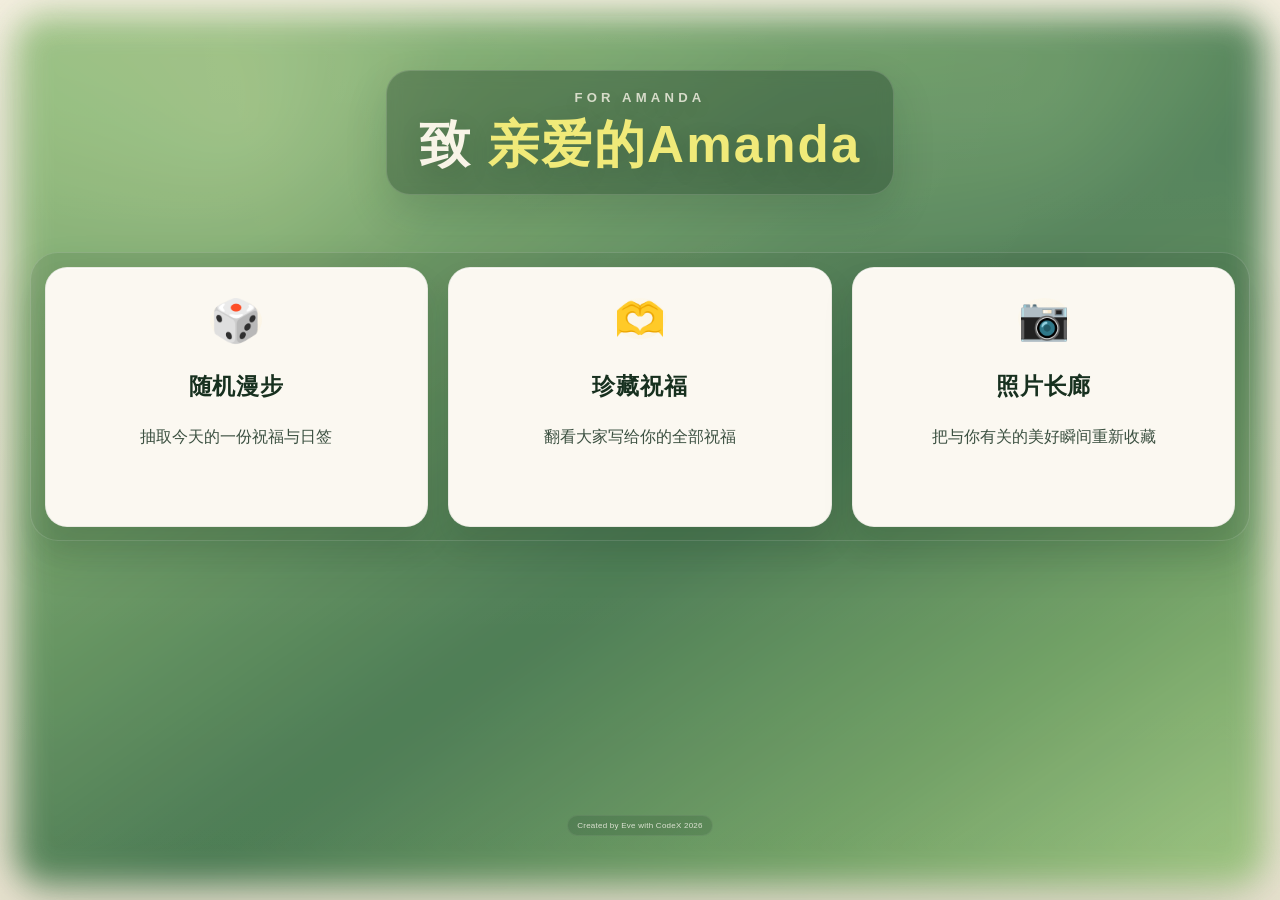
==== commit 46cf96bd: "Tweak homepage spacing and gallery caption" ====
--- a/index.html
+++ b/index.html
@@ -41,7 +41,7 @@
             </a>
         </div>
 
-        <div class="home-credit">Created by Eve with Code X 2026</div>
+        <div class="home-credit">Created by Eve with CodeX 2026</div>
     </div>
 </body>
 </html>
--- a/css/style.css
+++ b/css/style.css
@@ -3171,3 +3171,72 @@
         height: auto;
     }
 }
+
+/* Memories And Gallery Text Alignment Final Override */
+.page-memories .memories-header,
+.page-gallery .gallery-header,
+.page-gallery .section-copy {
+    text-align: center !important;
+    max-width: 100% !important;
+}
+
+.page-memories .memories-title,
+.page-memories .memories-subtitle,
+.page-gallery .gallery-title,
+.page-gallery .section-copy h2,
+.page-gallery .section-copy p:last-child {
+    text-align: center !important;
+    margin-left: auto;
+    margin-right: auto;
+}
+
+.page-gallery .section-copy h2 {
+    max-width: none;
+}
+
+.page-gallery .gallery-section .section-copy {
+    margin-bottom: 30px !important;
+}
+
+/* Home And Gallery Fine Tune */
+body.home-page .button-container {
+    margin-top: 1.15rem;
+}
+
+body.home-page .home-container {
+    padding-top: 4.4rem !important;
+}
+
+.page-gallery .gallery-section-alt .section-copy p:last-child {
+    font-size: 0.84rem !important;
+    line-height: 1.55 !important;
+}
+
+@media (max-width: 767px) {
+    body.home-page .button-container {
+        margin-top: 0.8rem;
+    }
+
+    body.home-page .home-container {
+        padding-top: 3rem !important;
+    }
+
+    .page-gallery .gallery-section-alt .section-copy p:last-child {
+        font-size: 0.78rem !important;
+    }
+}
+
+.page-gallery .gallery-header {
+    margin-left: auto;
+    margin-right: auto;
+}
+
+.page-gallery .gallery-title {
+    margin-bottom: 0;
+}
+
+.page-gallery .gallery-section .section-copy p:last-child,
+.page-gallery .gallery-section-alt .section-copy p:last-child {
+    color: #111111 !important;
+    max-width: none;
+}
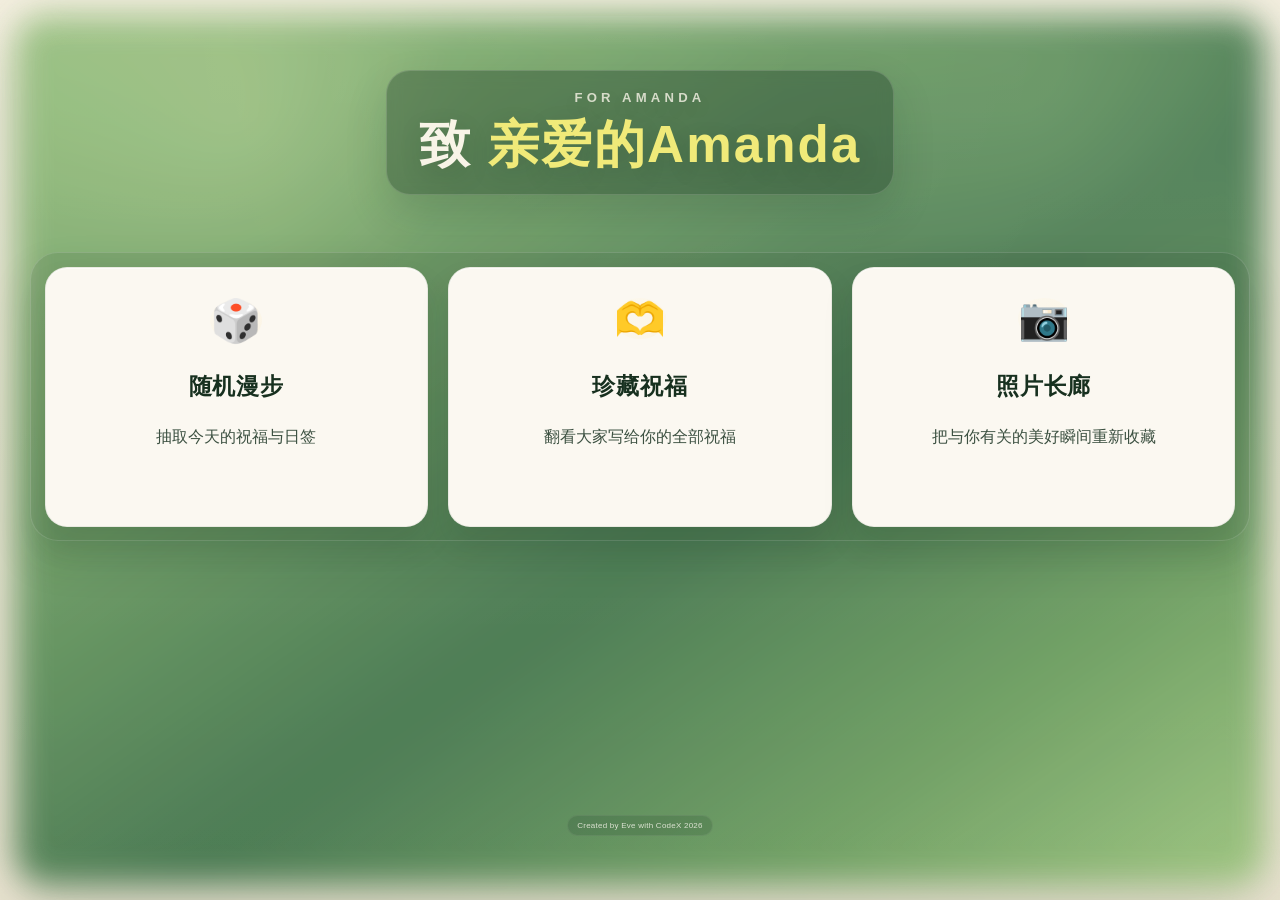
==== commit cadcfe07: "Adjust random walk copy" ====
--- a/index.html
+++ b/index.html
@@ -25,7 +25,7 @@
             <a href="random-walk.html" class="bookmark-card">
                 <span class="bookmark-icon">🎲</span>
                 <div class="bookmark-title">随机漫步</div>
-                <div class="bookmark-desc">抽取今天的一份祝福与日签</div>
+                <div class="bookmark-desc">抽取今天的祝福与日签</div>
             </a>
 
             <a href="memories.html" class="bookmark-card">
--- a/css/style.css
+++ b/css/style.css
@@ -724,6 +724,12 @@
     background: linear-gradient(135deg, rgba(235, 255, 234, 0.3) 0%, rgba(161, 220, 146, 0.26) 100%);
 }
 
+.memory-photo-full {
+    object-fit: contain;
+    object-position: center;
+    background: rgba(244, 239, 226, 0.96);
+}
+
 .memory-content {
     padding: 22px 22px 24px;
 }
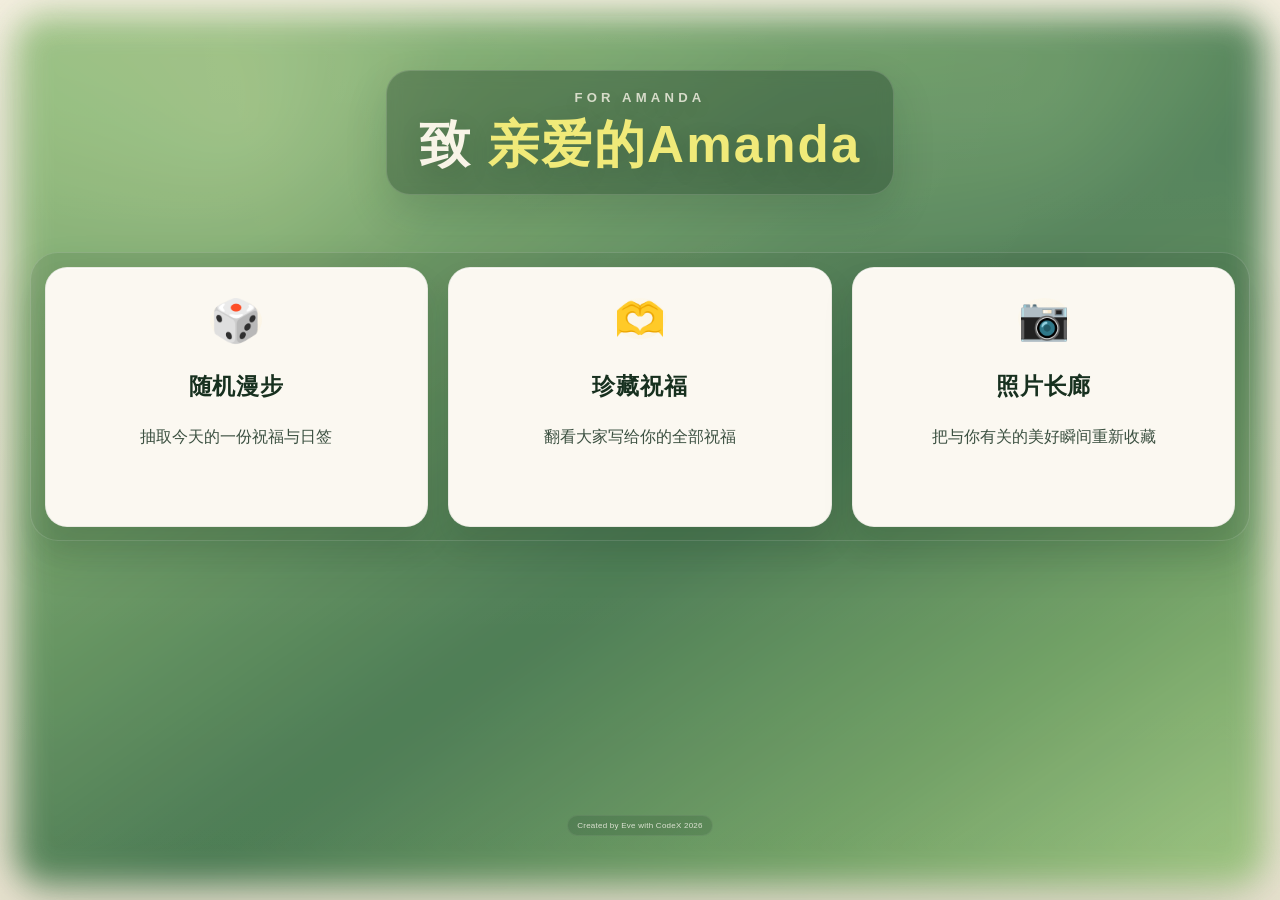
==== commit 795af649: "Revert site to f496a16 baseline" ====
--- a/index.html
+++ b/index.html
@@ -1,47 +1,47 @@
-<!DOCTYPE html>
-<html lang="zh-CN">
-<head>
-    <meta charset="UTF-8">
-    <meta name="viewport" content="width=device-width, initial-scale=1.0">
-    <title>致亲爱的Amanda</title>
-    <link rel="stylesheet" href="css/style.css">
-</head>
-<body class="home-page">
-    <div class="page-botanical home-botanical" aria-hidden="true">
-        <span class="sprig sprig-left"></span>
-        <span class="sprig sprig-right"></span>
-        <span class="sprig sprig-bottom"></span>
-    </div>
-    <div class="home-blooms" aria-hidden="true">
-        <span class="bloom bloom-a"></span>
-        <span class="bloom bloom-b"></span>
-        <span class="bloom bloom-c"></span>
-        <span class="bloom bloom-d"></span>
-    </div>
-    <div class="home-container">
-        <h1 class="home-title">致 <span>亲爱的Amanda</span></h1>
-
-        <div class="button-container">
-            <a href="random-walk.html" class="bookmark-card">
-                <span class="bookmark-icon">🎲</span>
-                <div class="bookmark-title">随机漫步</div>
-                <div class="bookmark-desc">抽取今天的祝福与日签</div>
-            </a>
-
-            <a href="memories.html" class="bookmark-card">
-                <span class="bookmark-icon">🫶</span>
-                <div class="bookmark-title">珍藏祝福</div>
-                <div class="bookmark-desc">翻看大家写给你的全部祝福</div>
-            </a>
-
-            <a href="gallery.html" class="bookmark-card">
-                <span class="bookmark-icon">📷</span>
-                <div class="bookmark-title">照片长廊</div>
-                <div class="bookmark-desc">把与你有关的美好瞬间重新收藏</div>
-            </a>
-        </div>
-
-        <div class="home-credit">Created by Eve with CodeX 2026</div>
-    </div>
-</body>
-</html>
+<!DOCTYPE html>
+<html lang="zh-CN">
+<head>
+    <meta charset="UTF-8">
+    <meta name="viewport" content="width=device-width, initial-scale=1.0">
+    <title>致亲爱的Amanda</title>
+    <link rel="stylesheet" href="css/style.css">
+</head>
+<body class="home-page">
+    <div class="page-botanical home-botanical" aria-hidden="true">
+        <span class="sprig sprig-left"></span>
+        <span class="sprig sprig-right"></span>
+        <span class="sprig sprig-bottom"></span>
+    </div>
+    <div class="home-blooms" aria-hidden="true">
+        <span class="bloom bloom-a"></span>
+        <span class="bloom bloom-b"></span>
+        <span class="bloom bloom-c"></span>
+        <span class="bloom bloom-d"></span>
+    </div>
+    <div class="home-container">
+        <h1 class="home-title">致 <span>亲爱的Amanda</span></h1>
+
+        <div class="button-container">
+            <a href="random-walk.html" class="bookmark-card">
+                <span class="bookmark-icon">🎲</span>
+                <div class="bookmark-title">随机漫步</div>
+                <div class="bookmark-desc">抽取今天的一份祝福与日签</div>
+            </a>
+
+            <a href="memories.html" class="bookmark-card">
+                <span class="bookmark-icon">🫶</span>
+                <div class="bookmark-title">珍藏祝福</div>
+                <div class="bookmark-desc">翻看大家写给你的全部祝福</div>
+            </a>
+
+            <a href="gallery.html" class="bookmark-card">
+                <span class="bookmark-icon">📷</span>
+                <div class="bookmark-title">照片长廊</div>
+                <div class="bookmark-desc">把与你有关的美好瞬间重新收藏</div>
+            </a>
+        </div>
+
+        <div class="home-credit">Created by Eve with CodeX 2026</div>
+    </div>
+</body>
+</html>
--- a/css/style.css
+++ b/css/style.css
@@ -585,12 +585,12 @@
     width: 100%;
     border-radius: 12px;
     margin-bottom: 20px;
-    filter: blur(20px);
-    transition: filter 1s ease-out;
+    filter: none;
+    transition: none;
 }
 
 .result-photo.clear {
-    filter: blur(0);
+    filter: none;
 }
 
 /* 祝福语 */
@@ -3246,3 +3246,20 @@
     color: #111111 !important;
     max-width: none;
 }
+
+/* Performance Final Override */
+.memory-card {
+    content-visibility: auto;
+    contain-intrinsic-size: 440px;
+}
+
+.gallery-section,
+.gallery-section-alt {
+    content-visibility: auto;
+    contain-intrinsic-size: 920px;
+}
+
+.photo-tile {
+    content-visibility: auto;
+    contain-intrinsic-size: 240px;
+}
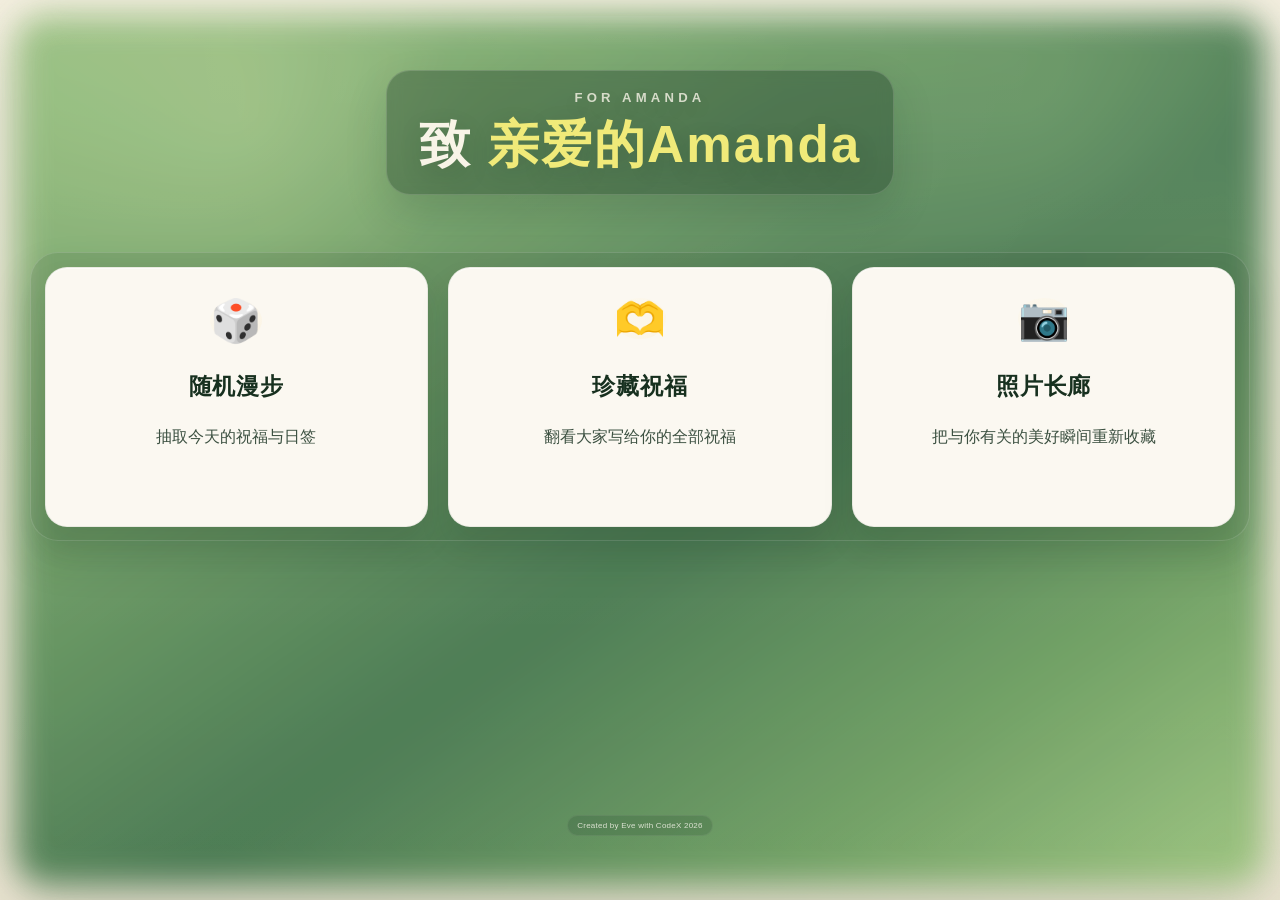
==== commit ca6e1344: "Adjust homepage random walk copy" ====
--- a/index.html
+++ b/index.html
@@ -25,7 +25,7 @@
             <a href="random-walk.html" class="bookmark-card">
                 <span class="bookmark-icon">🎲</span>
                 <div class="bookmark-title">随机漫步</div>
-                <div class="bookmark-desc">抽取今天的一份祝福与日签</div>
+                <div class="bookmark-desc">抽取今天的祝福与日签</div>
             </a>
 
             <a href="memories.html" class="bookmark-card">
--- a/css/style.css
+++ b/css/style.css
@@ -550,6 +550,19 @@
     border: 1px solid rgba(255, 255, 255, 0.26);
 }
 
+.draw-button.is-drawing {
+    transform: scale(0.98);
+    box-shadow:
+        0 16px 44px rgba(10, 28, 14, 0.34),
+        0 0 0 10px rgba(238, 241, 93, 0.08);
+    animation: drawButtonPulse 0.9s ease-in-out infinite;
+}
+
+.draw-button.is-drawing::after {
+    border-color: rgba(255, 245, 137, 0.62);
+    animation: drawButtonRing 0.9s ease-in-out infinite;
+}
+
 /* 卡片容器 */
 .card-container {
     perspective: 1000px;
@@ -557,6 +570,10 @@
     flex-direction: column;
     align-items: center;
     width: min(100%, 620px);
+}
+
+.card-container.is-unfolding {
+    animation: cardContainerRise 0.42s ease-out;
 }
 
 /* 结果卡片 */
@@ -570,13 +587,20 @@
     box-shadow: 
         0 12px 40px rgba(10, 28, 14, 0.24),
         0 4px 16px rgba(0, 0, 0, 0.08);
-    transform: rotateY(90deg);
+    transform: rotateY(90deg) scaleY(0.82) translateY(18px);
+    transform-origin: center top;
     opacity: 0;
-    transition: all 0.8s ease-out;
+    transition: transform 0.72s cubic-bezier(0.2, 0.8, 0.2, 1), opacity 0.42s ease-out, box-shadow 0.42s ease-out;
+}
+
+.result-card.is-unfolding {
+    box-shadow:
+        0 18px 52px rgba(10, 28, 14, 0.3),
+        0 6px 18px rgba(0, 0, 0, 0.08);
 }
 
 .result-card.show {
-    transform: rotateY(0deg);
+    transform: rotateY(0deg) scaleY(1) translateY(0);
     opacity: 1;
 }
 
@@ -585,12 +609,19 @@
     width: 100%;
     border-radius: 12px;
     margin-bottom: 20px;
+    opacity: 0;
+    transform: translateY(10px);
     filter: none;
-    transition: none;
+    transition: opacity 0.36s ease-out, transform 0.42s ease-out;
 }
 
 .result-photo.clear {
     filter: none;
+}
+
+.result-photo.show {
+    opacity: 1;
+    transform: translateY(0);
 }
 
 /* 祝福语 */
@@ -601,6 +632,14 @@
     margin-bottom: 20px;
     min-height: 60px;
     white-space: pre-line;
+    opacity: 0;
+    transform: translateY(8px);
+    transition: opacity 0.36s ease-out, transform 0.42s ease-out;
+}
+
+.result-blessing.show {
+    opacity: 1;
+    transform: translateY(0);
 }
 
 /* 日签 */
@@ -620,6 +659,37 @@
     opacity: 1;
 }
 
+@keyframes drawButtonPulse {
+    0%, 100% {
+        transform: scale(0.98) translateY(0);
+    }
+    50% {
+        transform: scale(1.03) translateY(-4px);
+    }
+}
+
+@keyframes drawButtonRing {
+    0%, 100% {
+        inset: 14px;
+        opacity: 0.8;
+    }
+    50% {
+        inset: 9px;
+        opacity: 1;
+    }
+}
+
+@keyframes cardContainerRise {
+    from {
+        opacity: 0;
+        transform: translateY(8px);
+    }
+    to {
+        opacity: 1;
+        transform: translateY(0);
+    }
+}
+
 /* 操作按钮区 */
 .action-buttons {
     margin-top: 30px;
@@ -881,15 +951,38 @@
 }
 
 .photo-wall {
-    column-count: 4;
-    column-gap: 18px;
+    display: flex;
+    flex-direction: column;
+    gap: 18px;
     min-height: 120px;
+}
+
+.photo-row {
+    display: flex;
+    gap: 18px;
+    align-items: stretch;
+}
+
+.photo-row--portrait {
+    --photo-row-height: clamp(250px, 24vw, 330px);
+}
+
+.photo-row--landscape {
+    --photo-row-height: clamp(180px, 16vw, 240px);
+}
+
+.photo-row--square,
+.photo-row--mixed {
+    --photo-row-height: clamp(210px, 19vw, 280px);
 }
 
 .photo-tile {
     display: block;
-    width: 100%;
-    margin-bottom: 18px;
+    width: auto;
+    flex: max(var(--photo-ratio, 1), 0.75) 1 0;
+    min-width: 0;
+    height: var(--photo-row-height, clamp(210px, 19vw, 280px));
+    margin-bottom: 0;
     border-radius: 18px;
     background: rgba(243, 255, 244, 0.12);
     padding: 10px;
@@ -901,7 +994,8 @@
 }
 
 .photo-tile-image {
-    height: auto;
+    width: 100%;
+    height: 100%;
     object-fit: contain;
     border-radius: 12px;
 }
@@ -946,16 +1040,17 @@
 }
 
 .lightbox-stage {
-    max-width: min(1040px, 78vw);
-    max-height: 86vh;
+    max-width: min(1240px, 88vw);
+    max-height: 88vh;
     text-align: center;
 }
 
 .lightbox-image {
     max-width: 100%;
-    max-height: 76vh;
+    max-height: 82vh;
     border-radius: 24px;
     box-shadow: 0 24px 60px rgba(0, 0, 0, 0.3);
+    image-rendering: auto;
 }
 
 .lightbox-caption {
@@ -1131,8 +1226,24 @@
     }
 
     .photo-wall {
-        column-count: 3;
-        column-gap: 14px;
+        gap: 14px;
+    }
+
+    .photo-row {
+        gap: 14px;
+    }
+
+    .photo-row--portrait {
+        --photo-row-height: clamp(220px, 28vw, 290px);
+    }
+
+    .photo-row--landscape {
+        --photo-row-height: clamp(170px, 20vw, 220px);
+    }
+
+    .photo-row--square,
+    .photo-row--mixed {
+        --photo-row-height: clamp(190px, 24vw, 240px);
     }
 
     .lightbox-stage {
@@ -1345,8 +1456,21 @@
     }
 
     .photo-wall {
-        column-count: 2;
-        column-gap: 10px;
+        gap: 10px;
+    }
+
+    .photo-row {
+        gap: 10px;
+    }
+
+    .photo-row--portrait {
+        --photo-row-height: clamp(180px, 44vw, 240px);
+    }
+
+    .photo-row--landscape,
+    .photo-row--square,
+    .photo-row--mixed {
+        --photo-row-height: clamp(150px, 38vw, 200px);
     }
 
     .photo-tile {
